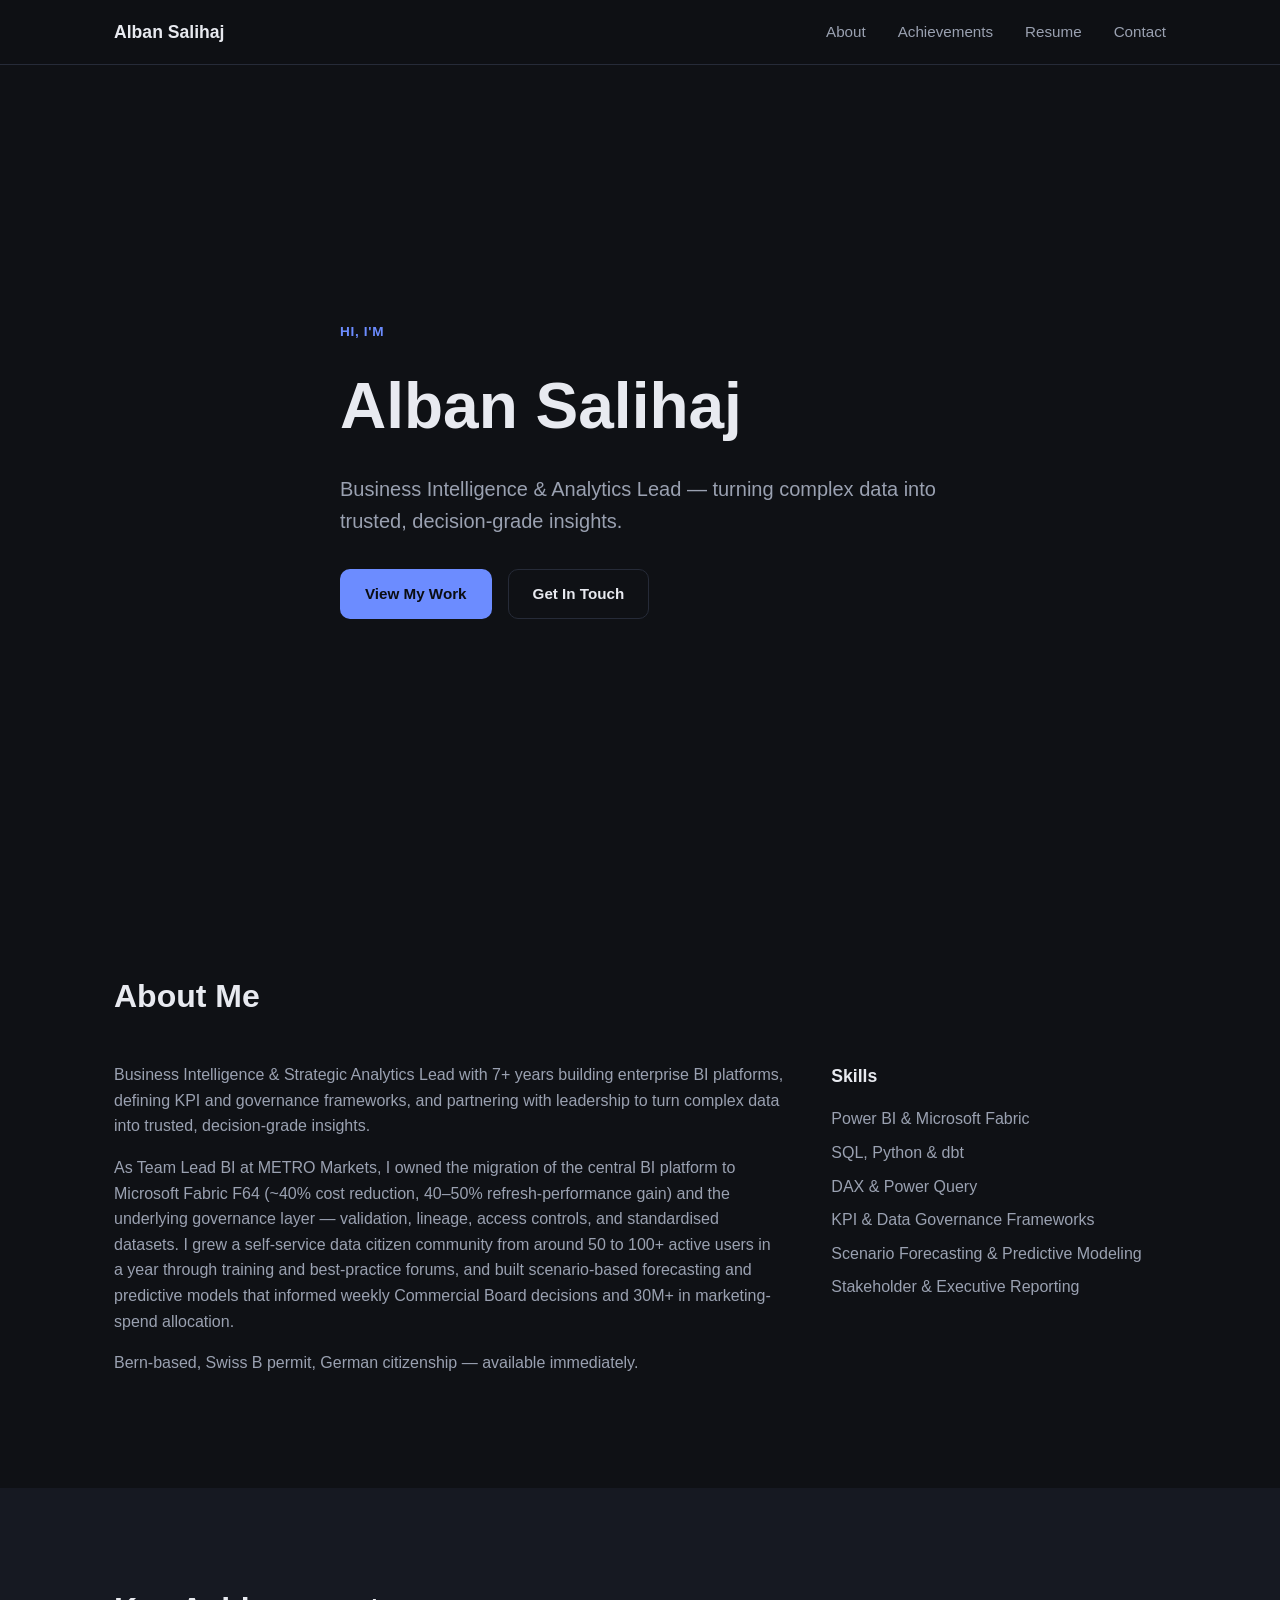
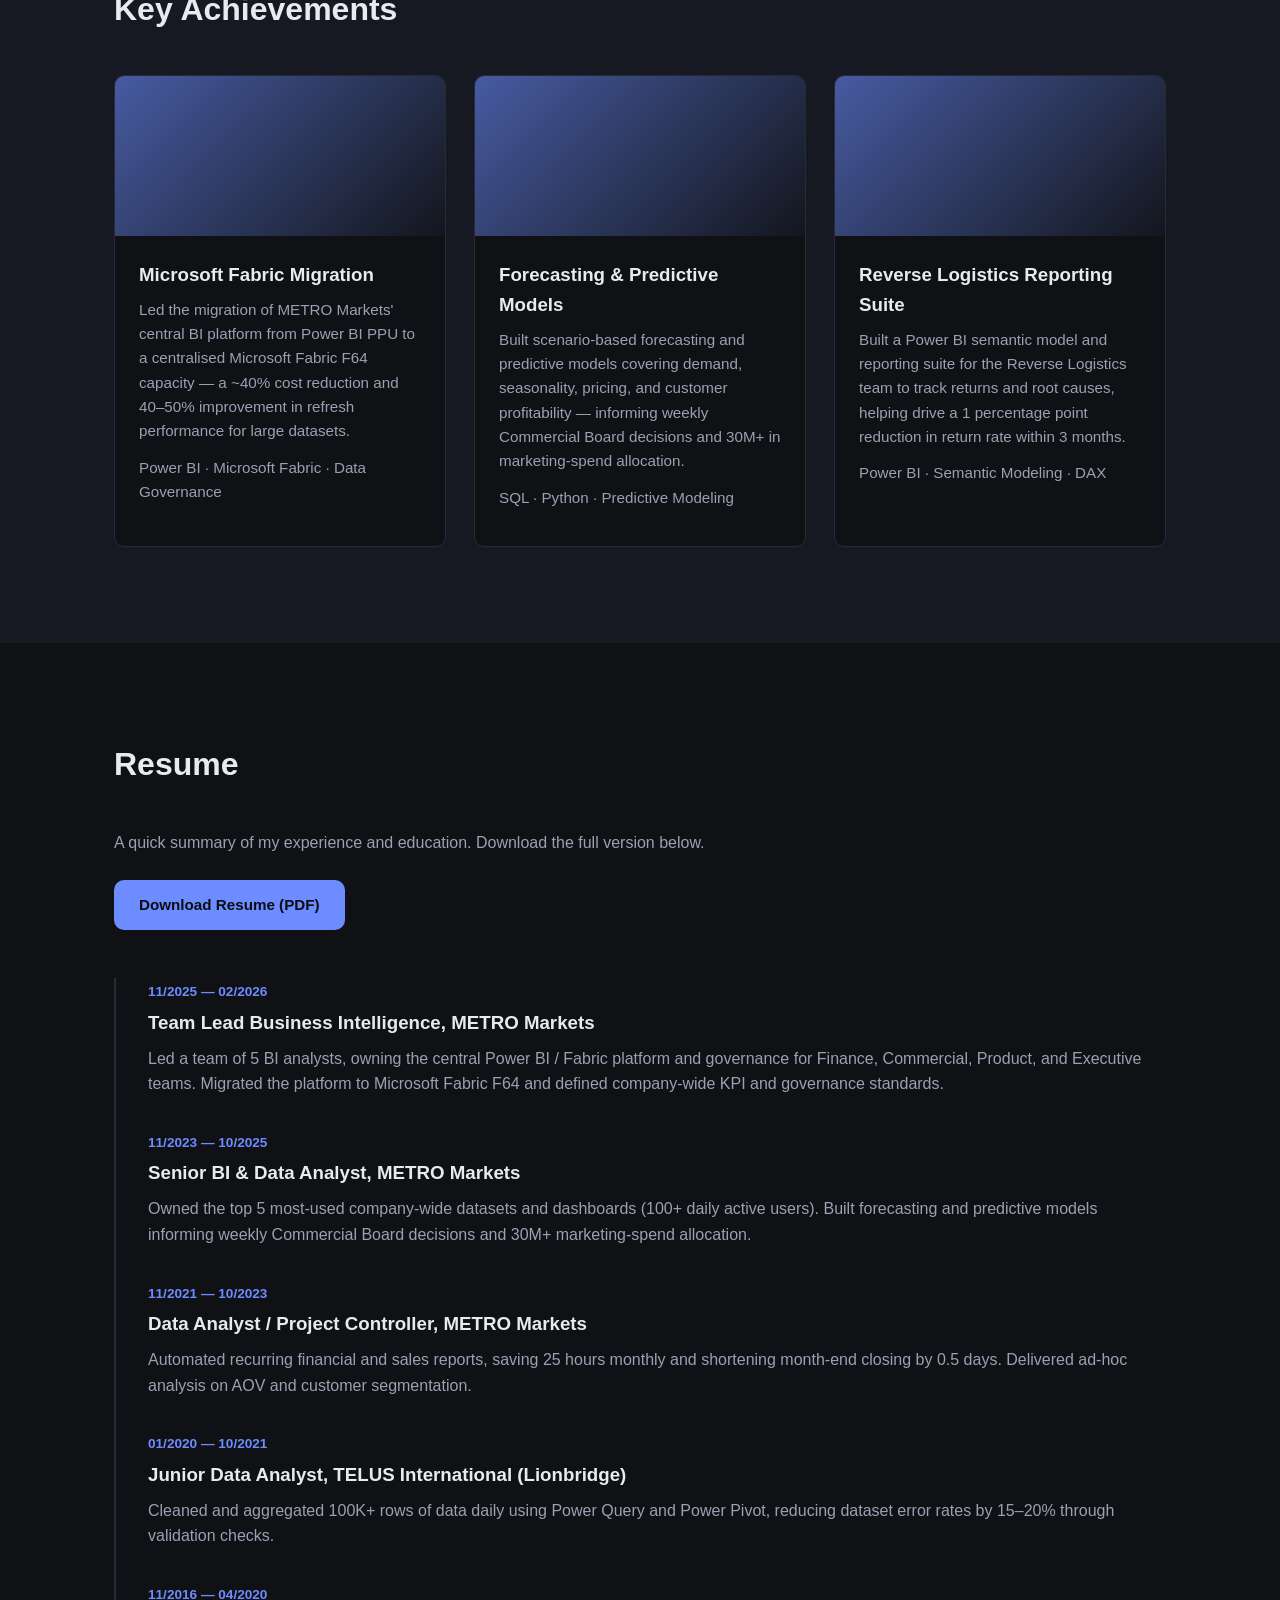
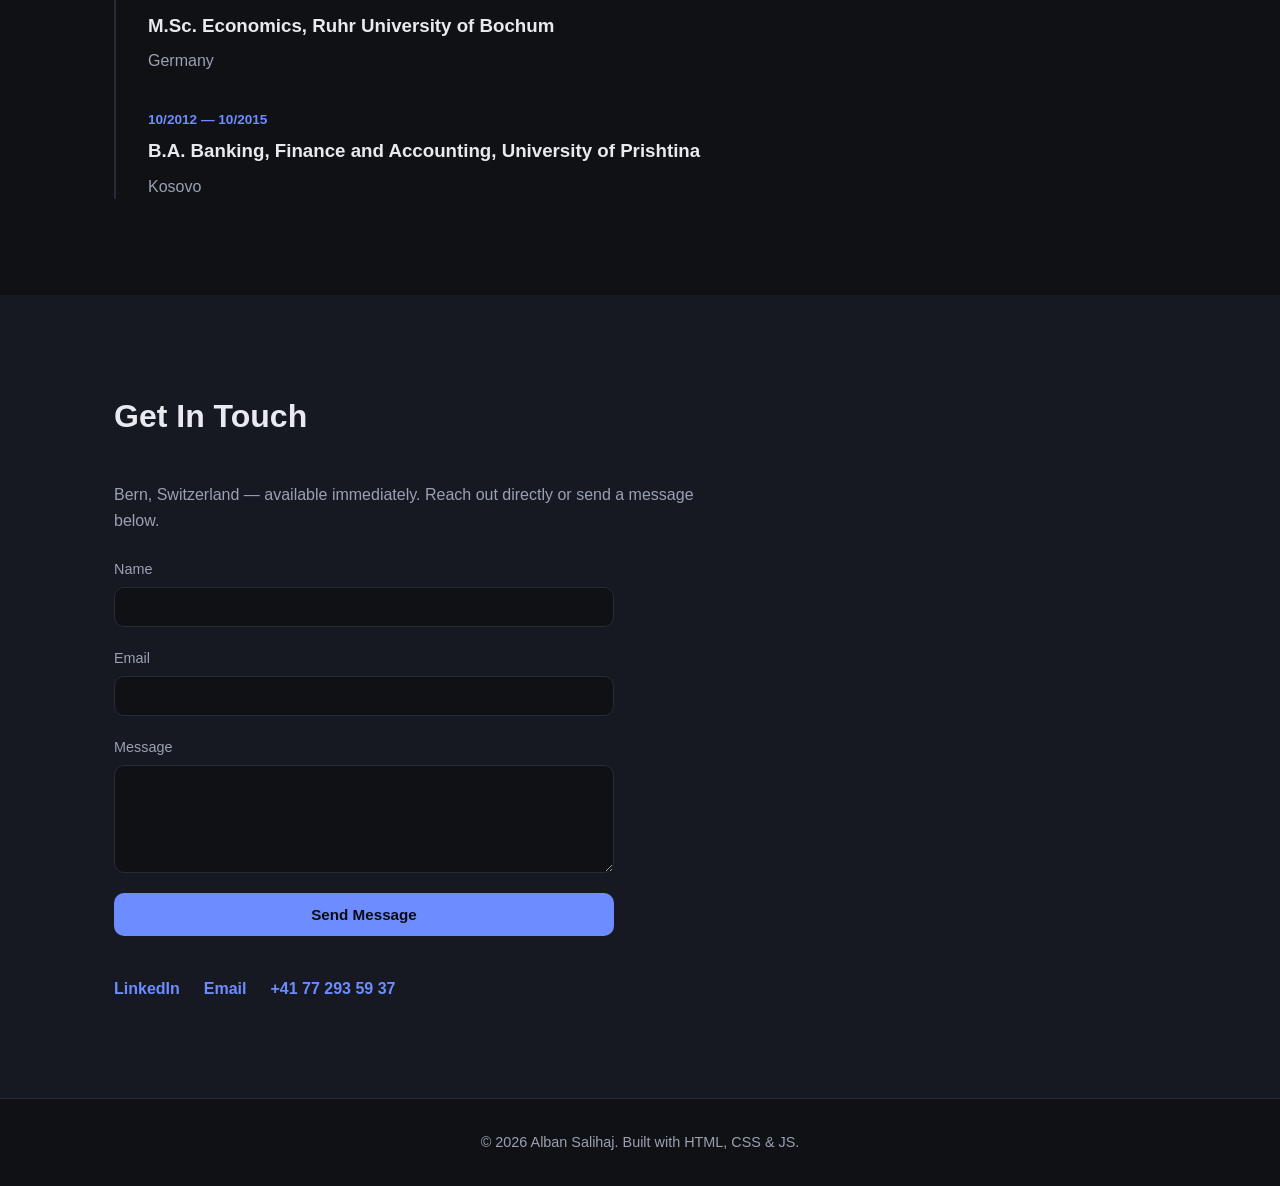
==== index.html @ 589e18a1 "Initial portfolio site Personal BI/Analytics portfolio with About, Achievements, Resume, and Contact" ====
<!DOCTYPE html>
<html lang="en">
<head>
<meta charset="UTF-8">
<meta name="viewport" content="width=device-width, initial-scale=1.0">
<title>Alban Salihaj — Business Intelligence & Analytics Lead</title>
<meta name="description" content="Alban Salihaj — Business Intelligence & Analytics Lead. Enterprise BI platforms, KPI governance, and data-driven decision support.">
<link rel="stylesheet" href="css/style.css">
<link rel="icon" href="data:,">
</head>
<body>

<header class="site-header">
  <nav class="nav container">
    <a href="#home" class="logo">Alban Salihaj</a>
    <button class="nav-toggle" aria-label="Toggle navigation" aria-expanded="false">
      <span></span><span></span><span></span>
    </button>
    <ul class="nav-links">
      <li><a href="#about">About</a></li>
      <li><a href="#projects">Achievements</a></li>
      <li><a href="#resume">Resume</a></li>
      <li><a href="#contact">Contact</a></li>
    </ul>
  </nav>
</header>

<main>

  <section id="home" class="hero">
    <div class="container hero-content">
      <p class="eyebrow">Hi, I'm</p>
      <h1>Alban Salihaj</h1>
      <p class="tagline">Business Intelligence &amp; Analytics Lead — turning complex data into trusted, decision-grade insights.</p>
      <div class="hero-actions">
        <a href="#projects" class="btn btn-primary">View My Work</a>
        <a href="#contact" class="btn btn-secondary">Get In Touch</a>
      </div>
    </div>
  </section>

  <section id="about" class="section">
    <div class="container">
      <h2 class="section-title">About Me</h2>
      <div class="about-grid">
        <div class="about-text">
          <p>
            Business Intelligence &amp; Strategic Analytics Lead with 7+ years building enterprise BI platforms,
            defining KPI and governance frameworks, and partnering with leadership to turn complex data into
            trusted, decision-grade insights.
          </p>
          <p>
            As Team Lead BI at METRO Markets, I owned the migration of the central BI platform to Microsoft
            Fabric F64 (~40% cost reduction, 40–50% refresh-performance gain) and the underlying governance
            layer — validation, lineage, access controls, and standardised datasets. I grew a self-service data
            citizen community from around 50 to 100+ active users in a year through training and best-practice
            forums, and built scenario-based forecasting and predictive models that informed weekly Commercial
            Board decisions and 30M+ in marketing-spend allocation.
          </p>
          <p>
            Bern-based, Swiss B permit, German citizenship — available immediately.
          </p>
        </div>
        <div class="about-skills">
          <h3>Skills</h3>
          <ul class="skills-list">
            <li>Power BI &amp; Microsoft Fabric</li>
            <li>SQL, Python &amp; dbt</li>
            <li>DAX &amp; Power Query</li>
            <li>KPI &amp; Data Governance Frameworks</li>
            <li>Scenario Forecasting &amp; Predictive Modeling</li>
            <li>Stakeholder &amp; Executive Reporting</li>
          </ul>
        </div>
      </div>
    </div>
  </section>

  <section id="projects" class="section section-alt">
    <div class="container">
      <h2 class="section-title">Key Achievements</h2>
      <div class="projects-grid">

        <article class="card">
          <div class="card-image" aria-hidden="true"></div>
          <div class="card-body">
            <h3>Microsoft Fabric Migration</h3>
            <p>Led the migration of METRO Markets' central BI platform from Power BI PPU to a centralised Microsoft Fabric F64 capacity — a ~40% cost reduction and 40–50% improvement in refresh performance for large datasets.</p>
            <p class="card-tags">Power BI · Microsoft Fabric · Data Governance</p>
          </div>
        </article>

        <article class="card">
          <div class="card-image" aria-hidden="true"></div>
          <div class="card-body">
            <h3>Forecasting &amp; Predictive Models</h3>
            <p>Built scenario-based forecasting and predictive models covering demand, seasonality, pricing, and customer profitability — informing weekly Commercial Board decisions and 30M+ in marketing-spend allocation.</p>
            <p class="card-tags">SQL · Python · Predictive Modeling</p>
          </div>
        </article>

        <article class="card">
          <div class="card-image" aria-hidden="true"></div>
          <div class="card-body">
            <h3>Reverse Logistics Reporting Suite</h3>
            <p>Built a Power BI semantic model and reporting suite for the Reverse Logistics team to track returns and root causes, helping drive a 1 percentage point reduction in return rate within 3 months.</p>
            <p class="card-tags">Power BI · Semantic Modeling · DAX</p>
          </div>
        </article>

      </div>
    </div>
  </section>

  <section id="resume" class="section">
    <div class="container">
      <h2 class="section-title">Resume</h2>
      <p class="resume-intro">A quick summary of my experience and education. Download the full version below.</p>

      <a class="btn btn-primary" href="assets/resume.pdf" download>Download Resume (PDF)</a>

      <div class="timeline">
        <div class="timeline-item">
          <span class="timeline-date">11/2025 — 02/2026</span>
          <h3>Team Lead Business Intelligence, METRO Markets</h3>
          <p>Led a team of 5 BI analysts, owning the central Power BI / Fabric platform and governance for Finance, Commercial, Product, and Executive teams. Migrated the platform to Microsoft Fabric F64 and defined company-wide KPI and governance standards.</p>
        </div>
        <div class="timeline-item">
          <span class="timeline-date">11/2023 — 10/2025</span>
          <h3>Senior BI &amp; Data Analyst, METRO Markets</h3>
          <p>Owned the top 5 most-used company-wide datasets and dashboards (100+ daily active users). Built forecasting and predictive models informing weekly Commercial Board decisions and 30M+ marketing-spend allocation.</p>
        </div>
        <div class="timeline-item">
          <span class="timeline-date">11/2021 — 10/2023</span>
          <h3>Data Analyst / Project Controller, METRO Markets</h3>
          <p>Automated recurring financial and sales reports, saving 25 hours monthly and shortening month-end closing by 0.5 days. Delivered ad-hoc analysis on AOV and customer segmentation.</p>
        </div>
        <div class="timeline-item">
          <span class="timeline-date">01/2020 — 10/2021</span>
          <h3>Junior Data Analyst, TELUS International (Lionbridge)</h3>
          <p>Cleaned and aggregated 100K+ rows of data daily using Power Query and Power Pivot, reducing dataset error rates by 15–20% through validation checks.</p>
        </div>
        <div class="timeline-item">
          <span class="timeline-date">11/2016 — 04/2020</span>
          <h3>M.Sc. Economics, Ruhr University of Bochum</h3>
          <p>Germany</p>
        </div>
        <div class="timeline-item">
          <span class="timeline-date">10/2012 — 10/2015</span>
          <h3>B.A. Banking, Finance and Accounting, University of Prishtina</h3>
          <p>Kosovo</p>
        </div>
      </div>
    </div>
  </section>

  <section id="contact" class="section section-alt">
    <div class="container">
      <h2 class="section-title">Get In Touch</h2>
      <p class="contact-intro">Bern, Switzerland — available immediately. Reach out directly or send a message below.</p>

      <form class="contact-form" action="https://formspree.io/f/your-form-id" method="POST">
        <div class="form-row">
          <label for="name">Name</label>
          <input type="text" id="name" name="name" required>
        </div>
        <div class="form-row">
          <label for="email">Email</label>
          <input type="email" id="email" name="email" required>
        </div>
        <div class="form-row">
          <label for="message">Message</label>
          <textarea id="message" name="message" rows="5" required></textarea>
        </div>
        <button type="submit" class="btn btn-primary">Send Message</button>
      </form>

      <div class="social-links">
        <a href="https://linkedin.com/in/salihajalban" target="_blank" rel="noopener">LinkedIn</a>
        <a href="mailto:salihajalban@gmail.com">Email</a>
        <a href="tel:+41772935937">+41 77 293 59 37</a>
      </div>
    </div>
  </section>

</main>

<footer class="site-footer">
  <div class="container">
    <p>&copy; <span id="year"></span> Alban Salihaj. Built with HTML, CSS &amp; JS.</p>
  </div>
</footer>

<script src="js/main.js"></script>
</body>
</html>
---- css/style.css ----
:root {
  --bg: #0f1115;
  --bg-alt: #161922;
  --text: #e8eaf0;
  --text-muted: #9aa1b1;
  --primary: #6c8cff;
  --primary-hover: #8aa4ff;
  --border: #262b38;
  --max-width: 1100px;
  --radius: 10px;
}

* {
  box-sizing: border-box;
  margin: 0;
  padding: 0;
}

html {
  scroll-behavior: smooth;
}

body {
  font-family: -apple-system, BlinkMacSystemFont, "Segoe UI", Roboto, Helvetica, Arial, sans-serif;
  background: var(--bg);
  color: var(--text);
  line-height: 1.6;
}

.container {
  max-width: var(--max-width);
  margin: 0 auto;
  padding: 0 1.5rem;
}

a {
  color: var(--primary);
  text-decoration: none;
}

a:hover {
  color: var(--primary-hover);
}

img {
  max-width: 100%;
  display: block;
}

/* Header / Nav */
.site-header {
  position: sticky;
  top: 0;
  z-index: 100;
  background: rgba(15, 17, 21, 0.85);
  backdrop-filter: blur(8px);
  border-bottom: 1px solid var(--border);
}

.nav {
  display: flex;
  align-items: center;
  justify-content: space-between;
  height: 64px;
}

.logo {
  font-weight: 700;
  font-size: 1.1rem;
  color: var(--text);
}

.nav-links {
  display: flex;
  gap: 2rem;
  list-style: none;
}

.nav-links a {
  color: var(--text-muted);
  font-weight: 500;
  font-size: 0.95rem;
}

.nav-links a:hover,
.nav-links a.active {
  color: var(--text);
}

.nav-toggle {
  display: none;
  flex-direction: column;
  justify-content: space-between;
  width: 24px;
  height: 18px;
  background: none;
  border: none;
  cursor: pointer;
  padding: 0;
}

.nav-toggle span {
  display: block;
  height: 2px;
  width: 100%;
  background: var(--text);
  border-radius: 2px;
}

/* Hero */
.hero {
  min-height: 90vh;
  display: flex;
  align-items: center;
}

.eyebrow {
  color: var(--primary);
  font-weight: 600;
  letter-spacing: 0.05em;
  text-transform: uppercase;
  font-size: 0.85rem;
  margin-bottom: 0.75rem;
}

.hero h1 {
  font-size: clamp(2.5rem, 6vw, 4rem);
  font-weight: 800;
  margin-bottom: 1rem;
}

.tagline {
  font-size: 1.25rem;
  color: var(--text-muted);
  max-width: 600px;
  margin-bottom: 2rem;
}

.hero-actions {
  display: flex;
  gap: 1rem;
  flex-wrap: wrap;
}

/* Buttons */
.btn {
  display: inline-block;
  padding: 0.75rem 1.5rem;
  border-radius: var(--radius);
  font-weight: 600;
  font-size: 0.95rem;
  border: 1px solid transparent;
  cursor: pointer;
}

.btn-primary {
  background: var(--primary);
  color: #0b0d12;
}

.btn-primary:hover {
  background: var(--primary-hover);
  color: #0b0d12;
}

.btn-secondary {
  background: transparent;
  border-color: var(--border);
  color: var(--text);
}

.btn-secondary:hover {
  border-color: var(--primary);
  color: var(--primary);
}

/* Sections */
.section {
  padding: 6rem 0;
}

.section-alt {
  background: var(--bg-alt);
}

.section-title {
  font-size: 2rem;
  font-weight: 700;
  margin-bottom: 2.5rem;
}

/* About */
.about-grid {
  display: grid;
  grid-template-columns: 2fr 1fr;
  gap: 3rem;
}

.about-text p {
  color: var(--text-muted);
  margin-bottom: 1rem;
}

.about-skills h3 {
  margin-bottom: 1rem;
  font-size: 1.1rem;
}

.skills-list {
  list-style: none;
  display: flex;
  flex-direction: column;
  gap: 0.5rem;
  color: var(--text-muted);
}

/* Projects */
.projects-grid {
  display: grid;
  grid-template-columns: repeat(auto-fit, minmax(280px, 1fr));
  gap: 1.75rem;
}

.card {
  background: var(--bg);
  border: 1px solid var(--border);
  border-radius: var(--radius);
  overflow: hidden;
  transition: transform 0.2s ease, border-color 0.2s ease;
}

.card:hover {
  transform: translateY(-4px);
  border-color: var(--primary);
}

.card-image {
  height: 160px;
  background: linear-gradient(135deg, var(--primary) 0%, var(--bg-alt) 100%);
  opacity: 0.6;
}

.card-body {
  padding: 1.5rem;
}

.card-body h3 {
  margin-bottom: 0.5rem;
}

.card-body p {
  color: var(--text-muted);
  font-size: 0.95rem;
  margin-bottom: 0.75rem;
}

.card-tags {
  font-size: 0.8rem;
  color: var(--primary);
}

.card-links {
  display: flex;
  gap: 1rem;
  margin-top: 1rem;
  font-size: 0.9rem;
  font-weight: 600;
}

/* Resume */
.resume-intro,
.contact-intro {
  color: var(--text-muted);
  max-width: 600px;
  margin-bottom: 1.5rem;
}

.timeline {
  margin-top: 3rem;
  border-left: 2px solid var(--border);
  padding-left: 2rem;
  display: flex;
  flex-direction: column;
  gap: 2rem;
}

.timeline-item h3 {
  margin: 0.25rem 0 0.5rem;
}

.timeline-item p {
  color: var(--text-muted);
}

.timeline-date {
  color: var(--primary);
  font-size: 0.85rem;
  font-weight: 600;
}

/* Contact */
.contact-form {
  max-width: 500px;
  display: flex;
  flex-direction: column;
  gap: 1.25rem;
  margin-bottom: 2.5rem;
}

.form-row {
  display: flex;
  flex-direction: column;
  gap: 0.4rem;
}

.form-row label {
  font-size: 0.9rem;
  color: var(--text-muted);
}

.form-row input,
.form-row textarea {
  background: var(--bg);
  border: 1px solid var(--border);
  border-radius: var(--radius);
  padding: 0.65rem 0.85rem;
  color: var(--text);
  font-family: inherit;
  font-size: 0.95rem;
}

.form-row input:focus,
.form-row textarea:focus {
  outline: none;
  border-color: var(--primary);
}

.social-links {
  display: flex;
  gap: 1.5rem;
  font-weight: 600;
}

/* Footer */
.site-footer {
  border-top: 1px solid var(--border);
  padding: 2rem 0;
  text-align: center;
  color: var(--text-muted);
  font-size: 0.9rem;
}

/* Scroll reveal */
.reveal {
  opacity: 0;
  transform: translateY(20px);
  transition: opacity 0.6s ease, transform 0.6s ease;
}

.reveal.visible {
  opacity: 1;
  transform: translateY(0);
}

/* Responsive */
@media (max-width: 768px) {
  .nav-toggle {
    display: flex;
  }

  .nav-links {
    position: absolute;
    top: 64px;
    left: 0;
    right: 0;
    background: var(--bg);
    border-bottom: 1px solid var(--border);
    flex-direction: column;
    padding: 1.5rem;
    gap: 1.25rem;
    display: none;
  }

  .nav-links.open {
    display: flex;
  }

  .about-grid {
    grid-template-columns: 1fr;
  }
}
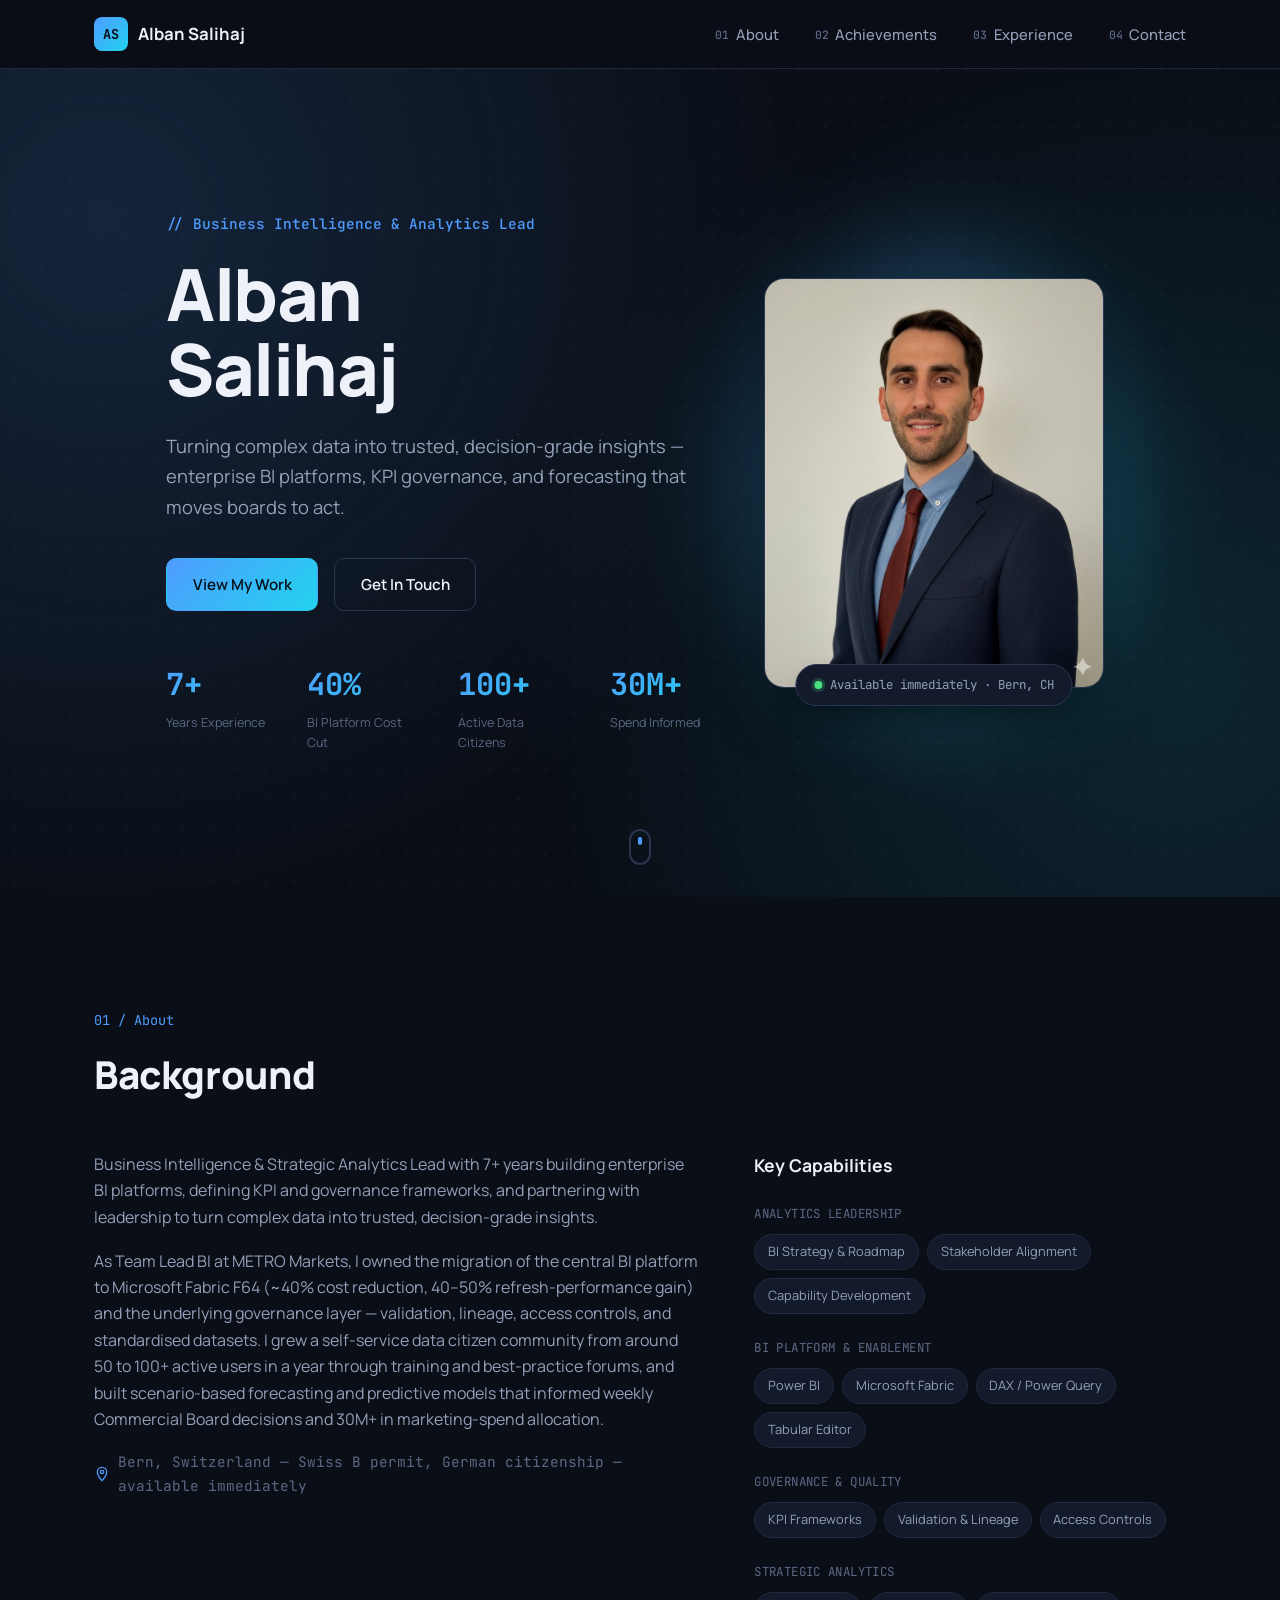
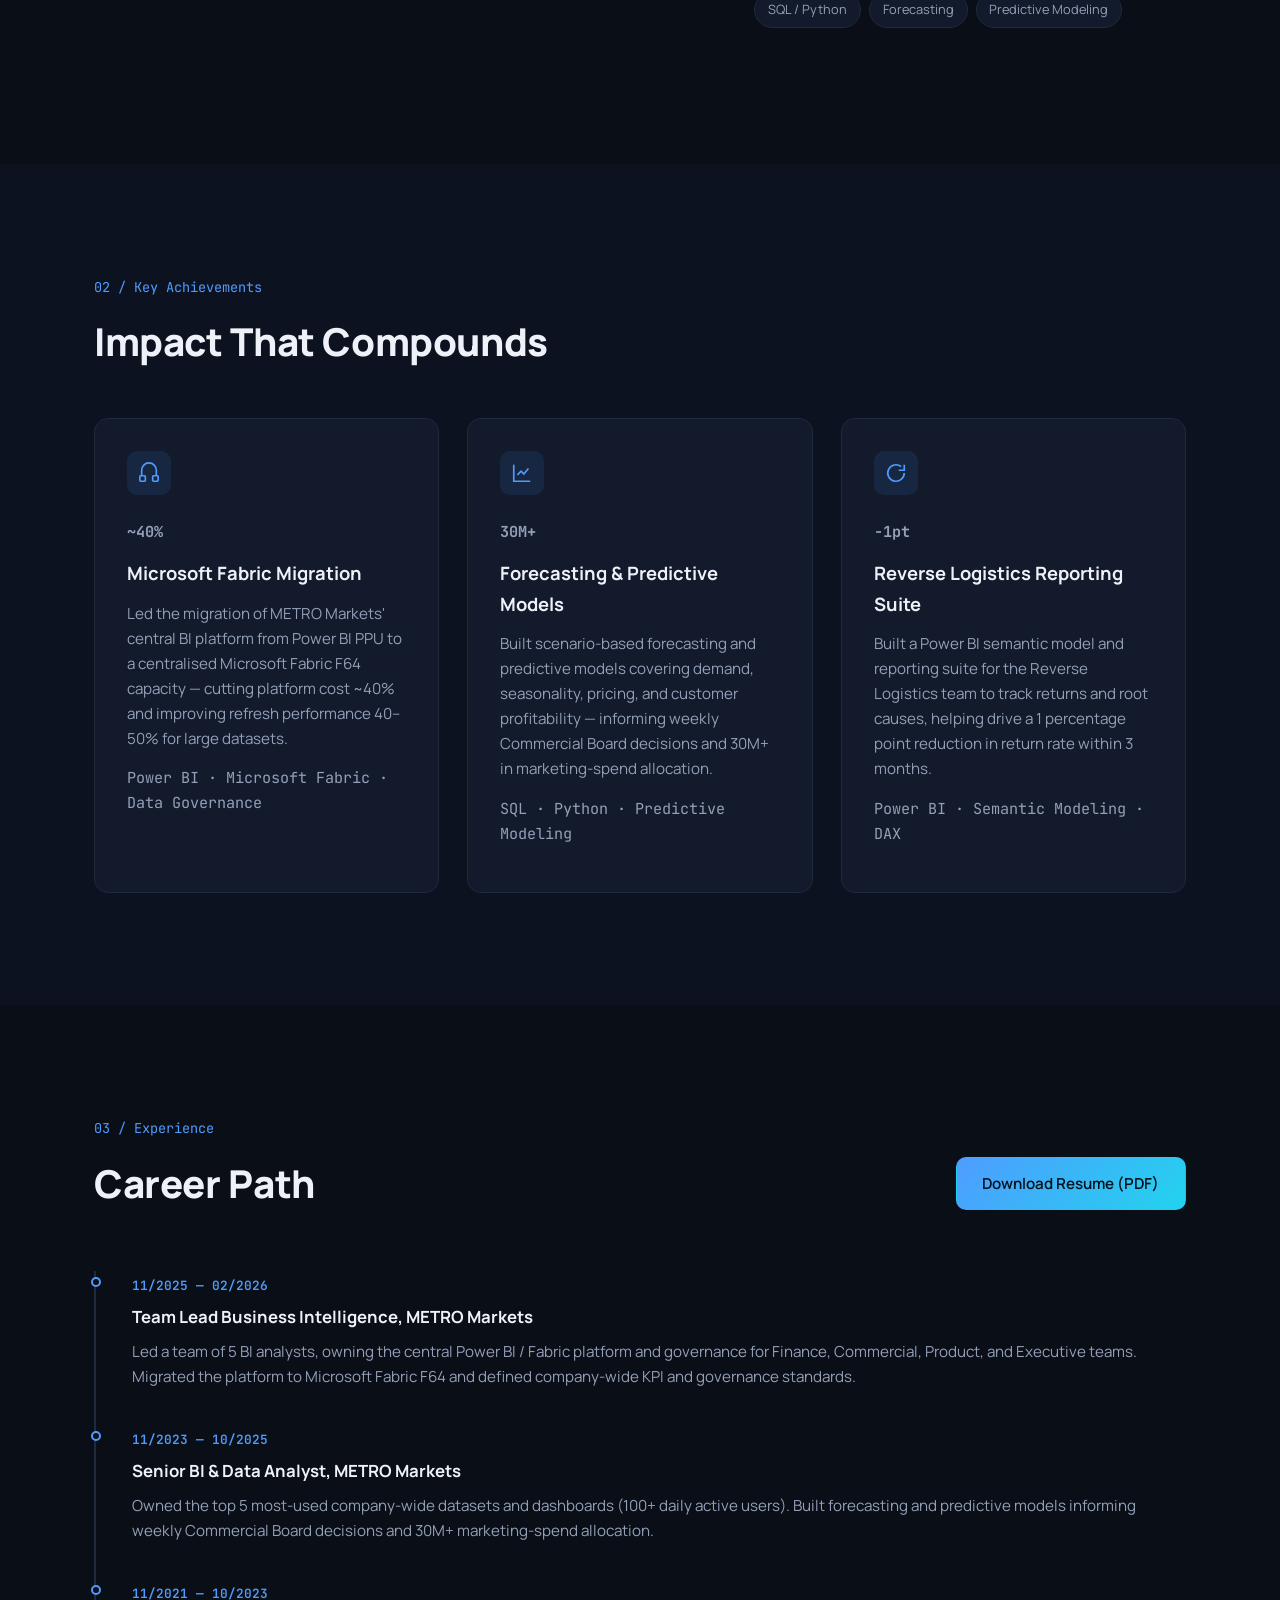
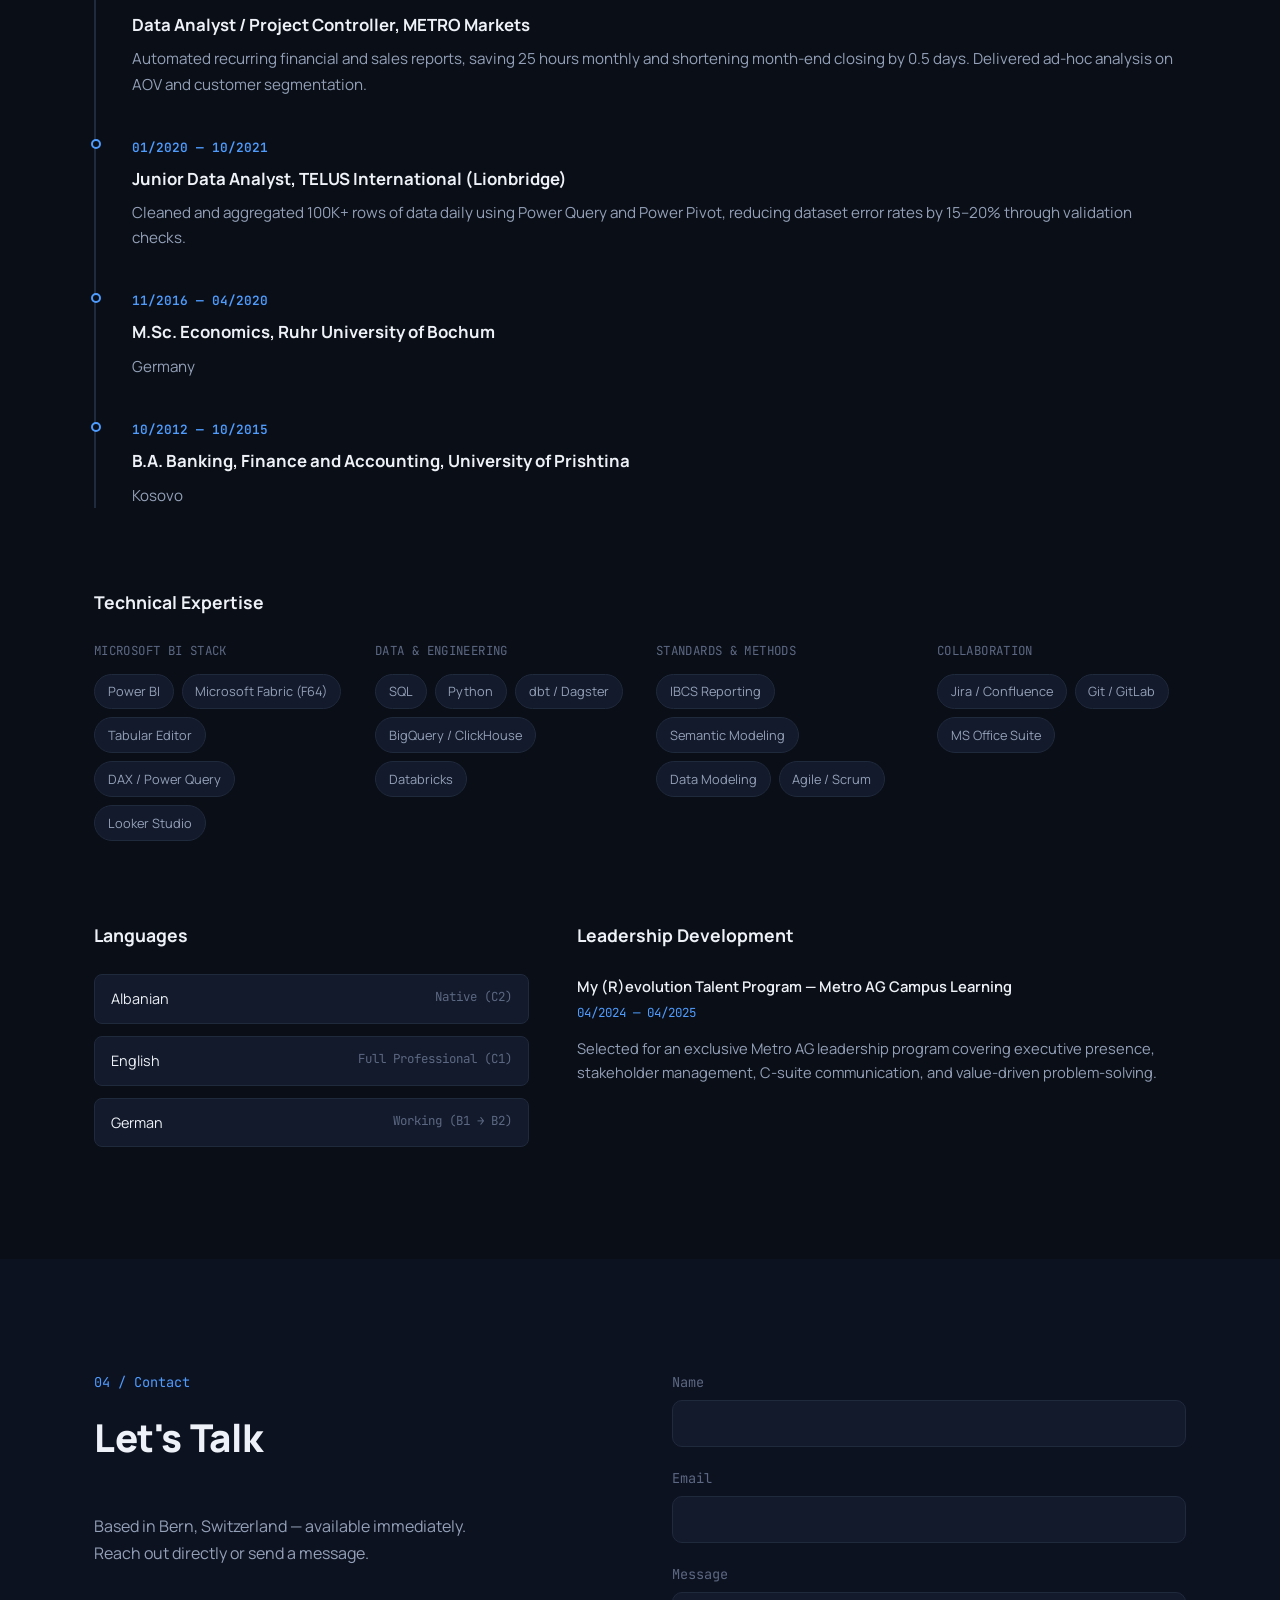
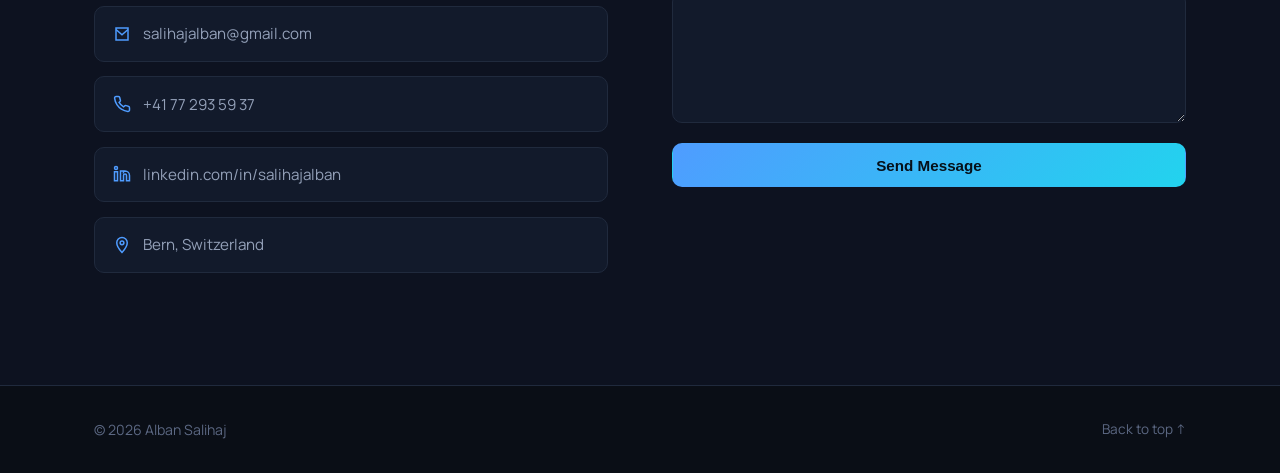
==== commit 399d2ee5: "Redesign with data-driven visual identity Dark theme with monospace accents, animated hero stats, ph" ====
--- a/index.html
+++ b/index.html
@@ -5,22 +5,30 @@
 <meta name="viewport" content="width=device-width, initial-scale=1.0">
 <title>Alban Salihaj — Business Intelligence & Analytics Lead</title>
 <meta name="description" content="Alban Salihaj — Business Intelligence & Analytics Lead. Enterprise BI platforms, KPI governance, and data-driven decision support.">
+<link rel="preconnect" href="https://fonts.googleapis.com">
+<link rel="preconnect" href="https://fonts.gstatic.com" crossorigin>
+<link href="https://fonts.googleapis.com/css2?family=Manrope:wght@400;500;600;700;800&family=JetBrains+Mono:wght@400;500;600&display=swap" rel="stylesheet">
 <link rel="stylesheet" href="css/style.css">
-<link rel="icon" href="data:,">
+<link rel="icon" href="data:image/svg+xml,%3Csvg xmlns='http://www.w3.org/2000/svg' viewBox='0 0 100 100'%3E%3Crect width='100' height='100' rx='20' fill='%230a0e16'/%3E%3Ctext x='50' y='68' font-size='52' font-family='monospace' font-weight='700' fill='%234f9cff' text-anchor='middle'%3EAS%3C/text%3E%3C/svg%3E">
 </head>
 <body>
 
+<div class="scroll-progress" aria-hidden="true"></div>
+
 <header class="site-header">
   <nav class="nav container">
-    <a href="#home" class="logo">Alban Salihaj</a>
+    <a href="#home" class="logo">
+      <span class="logo-mark">AS</span>
+      <span class="logo-text">Alban Salihaj</span>
+    </a>
     <button class="nav-toggle" aria-label="Toggle navigation" aria-expanded="false">
       <span></span><span></span><span></span>
     </button>
     <ul class="nav-links">
-      <li><a href="#about">About</a></li>
-      <li><a href="#projects">Achievements</a></li>
-      <li><a href="#resume">Resume</a></li>
-      <li><a href="#contact">Contact</a></li>
+      <li><a href="#about"><span class="nav-num">01</span>About</a></li>
+      <li><a href="#projects"><span class="nav-num">02</span>Achievements</a></li>
+      <li><a href="#resume"><span class="nav-num">03</span>Experience</a></li>
+      <li><a href="#contact"><span class="nav-num">04</span>Contact</a></li>
     </ul>
   </nav>
 </header>
@@ -28,20 +36,62 @@
 <main>
 
   <section id="home" class="hero">
-    <div class="container hero-content">
-      <p class="eyebrow">Hi, I'm</p>
-      <h1>Alban Salihaj</h1>
-      <p class="tagline">Business Intelligence &amp; Analytics Lead — turning complex data into trusted, decision-grade insights.</p>
-      <div class="hero-actions">
-        <a href="#projects" class="btn btn-primary">View My Work</a>
-        <a href="#contact" class="btn btn-secondary">Get In Touch</a>
-      </div>
-    </div>
+    <div class="hero-bg" aria-hidden="true"></div>
+    <div class="container hero-grid">
+      <div class="hero-content">
+        <p class="eyebrow">// Business Intelligence &amp; Analytics Lead</p>
+        <h1>Alban<br>Salihaj</h1>
+        <p class="tagline">
+          Turning complex data into trusted, decision-grade insights —
+          enterprise BI platforms, KPI governance, and forecasting that moves boards to act.
+        </p>
+        <div class="hero-actions">
+          <a href="#projects" class="btn btn-primary">View My Work</a>
+          <a href="#contact" class="btn btn-secondary">Get In Touch</a>
+        </div>
+
+        <dl class="stat-row" id="stat-row">
+          <div class="stat">
+            <dt class="stat-number" data-target="7" data-suffix="+">0</dt>
+            <dd class="stat-label">Years Experience</dd>
+          </div>
+          <div class="stat">
+            <dt class="stat-number" data-target="40" data-suffix="%">0</dt>
+            <dd class="stat-label">BI Platform Cost Cut</dd>
+          </div>
+          <div class="stat">
+            <dt class="stat-number" data-target="100" data-suffix="+">0</dt>
+            <dd class="stat-label">Active Data Citizens</dd>
+          </div>
+          <div class="stat">
+            <dt class="stat-number" data-target="30" data-suffix="M+">0</dt>
+            <dd class="stat-label">Spend Informed</dd>
+          </div>
+        </dl>
+      </div>
+
+      <div class="hero-photo-wrap">
+        <div class="hero-photo-glow" aria-hidden="true"></div>
+        <div class="hero-photo-frame">
+          <img src="assets/profile.jpg" alt="Portrait of Alban Salihaj" width="800" height="966">
+        </div>
+        <div class="hero-badge">
+          <span class="badge-dot"></span>
+          Available immediately · Bern, CH
+        </div>
+      </div>
+    </div>
+
+    <a href="#about" class="scroll-cue" aria-label="Scroll to About section">
+      <span></span>
+    </a>
   </section>
 
   <section id="about" class="section">
     <div class="container">
-      <h2 class="section-title">About Me</h2>
+      <p class="section-num">01 / About</p>
+      <h2 class="section-title">Background</h2>
+
       <div class="about-grid">
         <div class="about-text">
           <p>
@@ -57,20 +107,51 @@
             forums, and built scenario-based forecasting and predictive models that informed weekly Commercial
             Board decisions and 30M+ in marketing-spend allocation.
           </p>
-          <p>
-            Bern-based, Swiss B permit, German citizenship — available immediately.
+          <p class="location-line">
+            <svg viewBox="0 0 24 24" width="16" height="16" fill="none" stroke="currentColor" stroke-width="2"><path d="M12 22s7-7.58 7-13A7 7 0 0 0 5 9c0 5.42 7 13 7 13z"/><circle cx="12" cy="9" r="2.5"/></svg>
+            Bern, Switzerland — Swiss B permit, German citizenship — available immediately
           </p>
         </div>
+
         <div class="about-skills">
-          <h3>Skills</h3>
-          <ul class="skills-list">
-            <li>Power BI &amp; Microsoft Fabric</li>
-            <li>SQL, Python &amp; dbt</li>
-            <li>DAX &amp; Power Query</li>
-            <li>KPI &amp; Data Governance Frameworks</li>
-            <li>Scenario Forecasting &amp; Predictive Modeling</li>
-            <li>Stakeholder &amp; Executive Reporting</li>
-          </ul>
+          <h3>Key Capabilities</h3>
+
+          <div class="skill-group">
+            <p class="skill-group-title">Analytics Leadership</p>
+            <div class="pill-row">
+              <span class="pill">BI Strategy &amp; Roadmap</span>
+              <span class="pill">Stakeholder Alignment</span>
+              <span class="pill">Capability Development</span>
+            </div>
+          </div>
+
+          <div class="skill-group">
+            <p class="skill-group-title">BI Platform &amp; Enablement</p>
+            <div class="pill-row">
+              <span class="pill">Power BI</span>
+              <span class="pill">Microsoft Fabric</span>
+              <span class="pill">DAX / Power Query</span>
+              <span class="pill">Tabular Editor</span>
+            </div>
+          </div>
+
+          <div class="skill-group">
+            <p class="skill-group-title">Governance &amp; Quality</p>
+            <div class="pill-row">
+              <span class="pill">KPI Frameworks</span>
+              <span class="pill">Validation &amp; Lineage</span>
+              <span class="pill">Access Controls</span>
+            </div>
+          </div>
+
+          <div class="skill-group">
+            <p class="skill-group-title">Strategic Analytics</p>
+            <div class="pill-row">
+              <span class="pill">SQL / Python</span>
+              <span class="pill">Forecasting</span>
+              <span class="pill">Predictive Modeling</span>
+            </div>
+          </div>
         </div>
       </div>
     </div>
@@ -78,34 +159,39 @@
 
   <section id="projects" class="section section-alt">
     <div class="container">
-      <h2 class="section-title">Key Achievements</h2>
+      <p class="section-num">02 / Key Achievements</p>
+      <h2 class="section-title">Impact That Compounds</h2>
+
       <div class="projects-grid">
 
         <article class="card">
-          <div class="card-image" aria-hidden="true"></div>
-          <div class="card-body">
-            <h3>Microsoft Fabric Migration</h3>
-            <p>Led the migration of METRO Markets' central BI platform from Power BI PPU to a centralised Microsoft Fabric F64 capacity — a ~40% cost reduction and 40–50% improvement in refresh performance for large datasets.</p>
-            <p class="card-tags">Power BI · Microsoft Fabric · Data Governance</p>
-          </div>
+          <div class="card-icon">
+            <svg viewBox="0 0 24 24" width="22" height="22" fill="none" stroke="currentColor" stroke-width="1.8"><path d="M4 15V9a8 8 0 0 1 16 0v6"/><rect x="2" y="15" width="6" height="6" rx="1"/><rect x="16" y="15" width="6" height="6" rx="1"/></svg>
+          </div>
+          <p class="card-metric">~40%</p>
+          <h3>Microsoft Fabric Migration</h3>
+          <p>Led the migration of METRO Markets' central BI platform from Power BI PPU to a centralised Microsoft Fabric F64 capacity — cutting platform cost ~40% and improving refresh performance 40–50% for large datasets.</p>
+          <p class="card-tags">Power BI · Microsoft Fabric · Data Governance</p>
         </article>
 
         <article class="card">
-          <div class="card-image" aria-hidden="true"></div>
-          <div class="card-body">
-            <h3>Forecasting &amp; Predictive Models</h3>
-            <p>Built scenario-based forecasting and predictive models covering demand, seasonality, pricing, and customer profitability — informing weekly Commercial Board decisions and 30M+ in marketing-spend allocation.</p>
-            <p class="card-tags">SQL · Python · Predictive Modeling</p>
-          </div>
+          <div class="card-icon">
+            <svg viewBox="0 0 24 24" width="22" height="22" fill="none" stroke="currentColor" stroke-width="1.8"><path d="M3 3v18h18"/><path d="M7 14l4-4 3 3 5-6"/></svg>
+          </div>
+          <p class="card-metric">30M+</p>
+          <h3>Forecasting &amp; Predictive Models</h3>
+          <p>Built scenario-based forecasting and predictive models covering demand, seasonality, pricing, and customer profitability — informing weekly Commercial Board decisions and 30M+ in marketing-spend allocation.</p>
+          <p class="card-tags">SQL · Python · Predictive Modeling</p>
         </article>
 
         <article class="card">
-          <div class="card-image" aria-hidden="true"></div>
-          <div class="card-body">
-            <h3>Reverse Logistics Reporting Suite</h3>
-            <p>Built a Power BI semantic model and reporting suite for the Reverse Logistics team to track returns and root causes, helping drive a 1 percentage point reduction in return rate within 3 months.</p>
-            <p class="card-tags">Power BI · Semantic Modeling · DAX</p>
-          </div>
+          <div class="card-icon">
+            <svg viewBox="0 0 24 24" width="22" height="22" fill="none" stroke="currentColor" stroke-width="1.8"><path d="M21 12a9 9 0 1 1-3.5-7.1"/><path d="M21 3v6h-6"/></svg>
+          </div>
+          <p class="card-metric">-1pt</p>
+          <h3>Reverse Logistics Reporting Suite</h3>
+          <p>Built a Power BI semantic model and reporting suite for the Reverse Logistics team to track returns and root causes, helping drive a 1 percentage point reduction in return rate within 3 months.</p>
+          <p class="card-tags">Power BI · Semantic Modeling · DAX</p>
         </article>
 
       </div>
@@ -114,50 +200,139 @@
 
   <section id="resume" class="section">
     <div class="container">
-      <h2 class="section-title">Resume</h2>
-      <p class="resume-intro">A quick summary of my experience and education. Download the full version below.</p>
-
-      <a class="btn btn-primary" href="assets/resume.pdf" download>Download Resume (PDF)</a>
+      <p class="section-num">03 / Experience</p>
+      <div class="resume-head">
+        <h2 class="section-title">Career Path</h2>
+        <a class="btn btn-primary" href="assets/resume.pdf" download>Download Resume (PDF)</a>
+      </div>
 
       <div class="timeline">
         <div class="timeline-item">
+          <span class="timeline-dot"></span>
           <span class="timeline-date">11/2025 — 02/2026</span>
           <h3>Team Lead Business Intelligence, METRO Markets</h3>
           <p>Led a team of 5 BI analysts, owning the central Power BI / Fabric platform and governance for Finance, Commercial, Product, and Executive teams. Migrated the platform to Microsoft Fabric F64 and defined company-wide KPI and governance standards.</p>
         </div>
         <div class="timeline-item">
+          <span class="timeline-dot"></span>
           <span class="timeline-date">11/2023 — 10/2025</span>
           <h3>Senior BI &amp; Data Analyst, METRO Markets</h3>
           <p>Owned the top 5 most-used company-wide datasets and dashboards (100+ daily active users). Built forecasting and predictive models informing weekly Commercial Board decisions and 30M+ marketing-spend allocation.</p>
         </div>
         <div class="timeline-item">
+          <span class="timeline-dot"></span>
           <span class="timeline-date">11/2021 — 10/2023</span>
           <h3>Data Analyst / Project Controller, METRO Markets</h3>
           <p>Automated recurring financial and sales reports, saving 25 hours monthly and shortening month-end closing by 0.5 days. Delivered ad-hoc analysis on AOV and customer segmentation.</p>
         </div>
         <div class="timeline-item">
+          <span class="timeline-dot"></span>
           <span class="timeline-date">01/2020 — 10/2021</span>
           <h3>Junior Data Analyst, TELUS International (Lionbridge)</h3>
           <p>Cleaned and aggregated 100K+ rows of data daily using Power Query and Power Pivot, reducing dataset error rates by 15–20% through validation checks.</p>
         </div>
         <div class="timeline-item">
+          <span class="timeline-dot"></span>
           <span class="timeline-date">11/2016 — 04/2020</span>
           <h3>M.Sc. Economics, Ruhr University of Bochum</h3>
           <p>Germany</p>
         </div>
         <div class="timeline-item">
+          <span class="timeline-dot"></span>
           <span class="timeline-date">10/2012 — 10/2015</span>
           <h3>B.A. Banking, Finance and Accounting, University of Prishtina</h3>
           <p>Kosovo</p>
         </div>
       </div>
+
+      <div class="expertise-block">
+        <h3>Technical Expertise</h3>
+        <div class="expertise-grid">
+          <div class="expertise-col">
+            <p class="expertise-title">Microsoft BI Stack</p>
+            <div class="pill-row">
+              <span class="pill">Power BI</span>
+              <span class="pill">Microsoft Fabric (F64)</span>
+              <span class="pill">Tabular Editor</span>
+              <span class="pill">DAX / Power Query</span>
+              <span class="pill">Looker Studio</span>
+            </div>
+          </div>
+          <div class="expertise-col">
+            <p class="expertise-title">Data &amp; Engineering</p>
+            <div class="pill-row">
+              <span class="pill">SQL</span>
+              <span class="pill">Python</span>
+              <span class="pill">dbt / Dagster</span>
+              <span class="pill">BigQuery / ClickHouse</span>
+              <span class="pill">Databricks</span>
+            </div>
+          </div>
+          <div class="expertise-col">
+            <p class="expertise-title">Standards &amp; Methods</p>
+            <div class="pill-row">
+              <span class="pill">IBCS Reporting</span>
+              <span class="pill">Semantic Modeling</span>
+              <span class="pill">Data Modeling</span>
+              <span class="pill">Agile / Scrum</span>
+            </div>
+          </div>
+          <div class="expertise-col">
+            <p class="expertise-title">Collaboration</p>
+            <div class="pill-row">
+              <span class="pill">Jira / Confluence</span>
+              <span class="pill">Git / GitLab</span>
+              <span class="pill">MS Office Suite</span>
+            </div>
+          </div>
+        </div>
+      </div>
+
+      <div class="lang-lead-grid">
+        <div class="lang-block">
+          <h3>Languages</h3>
+          <div class="lang-list">
+            <div class="lang-item"><span>Albanian</span><span class="lang-level">Native (C2)</span></div>
+            <div class="lang-item"><span>English</span><span class="lang-level">Full Professional (C1)</span></div>
+            <div class="lang-item"><span>German</span><span class="lang-level">Working (B1 → B2)</span></div>
+          </div>
+        </div>
+        <div class="lead-block">
+          <h3>Leadership Development</h3>
+          <p class="lead-item-title">My (R)evolution Talent Program — Metro AG Campus Learning</p>
+          <p class="lead-item-date">04/2024 — 04/2025</p>
+          <p>Selected for an exclusive Metro AG leadership program covering executive presence, stakeholder management, C-suite communication, and value-driven problem-solving.</p>
+        </div>
+      </div>
     </div>
   </section>
 
   <section id="contact" class="section section-alt">
-    <div class="container">
-      <h2 class="section-title">Get In Touch</h2>
-      <p class="contact-intro">Bern, Switzerland — available immediately. Reach out directly or send a message below.</p>
+    <div class="container contact-grid">
+      <div class="contact-intro-col">
+        <p class="section-num">04 / Contact</p>
+        <h2 class="section-title">Let's Talk</h2>
+        <p class="contact-intro">Based in Bern, Switzerland — available immediately. Reach out directly or send a message.</p>
+
+        <div class="contact-list">
+          <a class="contact-item" href="mailto:salihajalban@gmail.com">
+            <svg viewBox="0 0 24 24" width="18" height="18" fill="none" stroke="currentColor" stroke-width="2"><path d="M4 4h16v16H4z"/><path d="m4 6 8 7 8-7"/></svg>
+            salihajalban@gmail.com
+          </a>
+          <a class="contact-item" href="tel:+41772935937">
+            <svg viewBox="0 0 24 24" width="18" height="18" fill="none" stroke="currentColor" stroke-width="2"><path d="M22 16.92v3a2 2 0 0 1-2.18 2 19.79 19.79 0 0 1-8.63-3.07 19.5 19.5 0 0 1-6-6 19.79 19.79 0 0 1-3.07-8.67A2 2 0 0 1 4.11 2h3a2 2 0 0 1 2 1.72c.127.96.361 1.903.7 2.81a2 2 0 0 1-.45 2.11L8.09 9.91a16 16 0 0 0 6 6l1.27-1.27a2 2 0 0 1 2.11-.45c.907.339 1.85.573 2.81.7A2 2 0 0 1 22 16.92z"/></svg>
+            +41 77 293 59 37
+          </a>
+          <a class="contact-item" href="https://linkedin.com/in/salihajalban" target="_blank" rel="noopener">
+            <svg viewBox="0 0 24 24" width="18" height="18" fill="none" stroke="currentColor" stroke-width="2"><path d="M16 8a6 6 0 0 1 6 6v7h-4v-7a2 2 0 0 0-2-2 2 2 0 0 0-2 2v7h-4V8h4v1.5A5 5 0 0 1 16 8z"/><rect x="2" y="9" width="4" height="12"/><circle cx="4" cy="4" r="2"/></svg>
+            linkedin.com/in/salihajalban
+          </a>
+          <div class="contact-item contact-static">
+            <svg viewBox="0 0 24 24" width="18" height="18" fill="none" stroke="currentColor" stroke-width="2"><path d="M12 22s7-7.58 7-13A7 7 0 0 0 5 9c0 5.42 7 13 7 13z"/><circle cx="12" cy="9" r="2.5"/></svg>
+            Bern, Switzerland
+          </div>
+        </div>
+      </div>
 
       <form class="contact-form" action="https://formspree.io/f/your-form-id" method="POST">
         <div class="form-row">
@@ -174,20 +349,15 @@
         </div>
         <button type="submit" class="btn btn-primary">Send Message</button>
       </form>
-
-      <div class="social-links">
-        <a href="https://linkedin.com/in/salihajalban" target="_blank" rel="noopener">LinkedIn</a>
-        <a href="mailto:salihajalban@gmail.com">Email</a>
-        <a href="tel:+41772935937">+41 77 293 59 37</a>
-      </div>
     </div>
   </section>
 
 </main>
 
 <footer class="site-footer">
-  <div class="container">
-    <p>&copy; <span id="year"></span> Alban Salihaj. Built with HTML, CSS &amp; JS.</p>
+  <div class="container footer-inner">
+    <p>&copy; <span id="year"></span> Alban Salihaj</p>
+    <a href="#home" class="back-to-top">Back to top ↑</a>
   </div>
 </footer>
 
--- a/css/style.css
+++ b/css/style.css
@@ -1,13 +1,20 @@
 :root {
-  --bg: #0f1115;
-  --bg-alt: #161922;
-  --text: #e8eaf0;
-  --text-muted: #9aa1b1;
-  --primary: #6c8cff;
-  --primary-hover: #8aa4ff;
-  --border: #262b38;
-  --max-width: 1100px;
-  --radius: 10px;
+  --bg: #0a0e16;
+  --bg-alt: #0d1220;
+  --surface: #121a2b;
+  --surface-hover: #16203590;
+  --text: #eef1f7;
+  --text-muted: #93a0b8;
+  --text-dim: #5c6883;
+  --primary: #4f9cff;
+  --primary-2: #22d3ee;
+  --accent-warm: #c2703d;
+  --border: #202a3d;
+  --border-light: #2a3650;
+  --max-width: 1140px;
+  --radius: 14px;
+  --font-sans: 'Manrope', -apple-system, BlinkMacSystemFont, "Segoe UI", sans-serif;
+  --font-mono: 'JetBrains Mono', 'SFMono-Regular', Consolas, monospace;
 }
 
 * {
@@ -21,10 +28,21 @@
 }
 
 body {
-  font-family: -apple-system, BlinkMacSystemFont, "Segoe UI", Roboto, Helvetica, Arial, sans-serif;
+  font-family: var(--font-sans);
   background: var(--bg);
   color: var(--text);
-  line-height: 1.6;
+  line-height: 1.65;
+  position: relative;
+}
+
+body::before {
+  content: "";
+  position: fixed;
+  inset: 0;
+  z-index: -1;
+  background-image: radial-gradient(rgba(255, 255, 255, 0.05) 1px, transparent 1px);
+  background-size: 28px 28px;
+  pointer-events: none;
 }
 
 .container {
@@ -39,12 +57,24 @@
 }
 
 a:hover {
-  color: var(--primary-hover);
+  color: var(--primary-2);
 }
 
 img {
   max-width: 100%;
   display: block;
+}
+
+/* Scroll progress bar */
+.scroll-progress {
+  position: fixed;
+  top: 0;
+  left: 0;
+  height: 3px;
+  width: 0%;
+  background: linear-gradient(90deg, var(--primary), var(--primary-2));
+  z-index: 200;
+  transition: width 0.1s ease-out;
 }
 
 /* Header / Nav */
@@ -52,8 +82,8 @@
   position: sticky;
   top: 0;
   z-index: 100;
-  background: rgba(15, 17, 21, 0.85);
-  backdrop-filter: blur(8px);
+  background: rgba(10, 14, 22, 0.8);
+  backdrop-filter: blur(10px);
   border-bottom: 1px solid var(--border);
 }
 
@@ -61,30 +91,63 @@
   display: flex;
   align-items: center;
   justify-content: space-between;
-  height: 64px;
+  height: 68px;
 }
 
 .logo {
+  display: flex;
+  align-items: center;
+  gap: 0.65rem;
+  color: var(--text);
+}
+
+.logo-mark {
+  display: flex;
+  align-items: center;
+  justify-content: center;
+  width: 34px;
+  height: 34px;
+  border-radius: 8px;
+  background: linear-gradient(135deg, var(--primary), var(--primary-2));
+  color: #061019;
+  font-family: var(--font-mono);
   font-weight: 700;
-  font-size: 1.1rem;
-  color: var(--text);
+  font-size: 0.85rem;
+}
+
+.logo-text {
+  font-weight: 700;
+  font-size: 1.05rem;
 }
 
 .nav-links {
   display: flex;
-  gap: 2rem;
+  gap: 2.25rem;
   list-style: none;
 }
 
 .nav-links a {
+  display: flex;
+  align-items: center;
+  gap: 0.4rem;
   color: var(--text-muted);
   font-weight: 500;
-  font-size: 0.95rem;
+  font-size: 0.92rem;
+}
+
+.nav-num {
+  font-family: var(--font-mono);
+  font-size: 0.72rem;
+  color: var(--text-dim);
 }
 
 .nav-links a:hover,
 .nav-links a.active {
   color: var(--text);
+}
+
+.nav-links a.active .nav-num {
+  color: var(--primary);
 }
 
 .nav-toggle {
@@ -109,63 +172,92 @@
 
 /* Hero */
 .hero {
-  min-height: 90vh;
-  display: flex;
-  align-items: center;
+  position: relative;
+  min-height: 92vh;
+  display: flex;
+  align-items: center;
+  overflow: hidden;
+}
+
+.hero-bg {
+  position: absolute;
+  inset: -10% -10% auto -10%;
+  height: 140%;
+  background:
+    radial-gradient(circle at 15% 20%, rgba(79, 156, 255, 0.16), transparent 45%),
+    radial-gradient(circle at 85% 60%, rgba(34, 211, 238, 0.12), transparent 45%);
+  z-index: -1;
+  animation: drift 18s ease-in-out infinite alternate;
+}
+
+@keyframes drift {
+  from { transform: translate(0, 0); }
+  to { transform: translate(2%, 3%); }
+}
+
+.hero-grid {
+  display: grid;
+  grid-template-columns: 1.2fr 0.8fr;
+  gap: 3rem;
+  align-items: center;
+  padding: 3rem 1.5rem;
 }
 
 .eyebrow {
-  color: var(--primary);
-  font-weight: 600;
-  letter-spacing: 0.05em;
-  text-transform: uppercase;
-  font-size: 0.85rem;
-  margin-bottom: 0.75rem;
+  font-family: var(--font-mono);
+  color: var(--primary);
+  font-weight: 500;
+  font-size: 0.9rem;
+  margin-bottom: 1.25rem;
 }
 
 .hero h1 {
-  font-size: clamp(2.5rem, 6vw, 4rem);
+  font-size: clamp(2.75rem, 6vw, 4.5rem);
   font-weight: 800;
-  margin-bottom: 1rem;
+  line-height: 1.05;
+  letter-spacing: -0.02em;
+  margin-bottom: 1.5rem;
 }
 
 .tagline {
-  font-size: 1.25rem;
-  color: var(--text-muted);
-  max-width: 600px;
-  margin-bottom: 2rem;
+  font-size: 1.15rem;
+  color: var(--text-muted);
+  max-width: 540px;
+  margin-bottom: 2.25rem;
 }
 
 .hero-actions {
   display: flex;
   gap: 1rem;
   flex-wrap: wrap;
+  margin-bottom: 3rem;
 }
 
 /* Buttons */
 .btn {
   display: inline-block;
-  padding: 0.75rem 1.5rem;
-  border-radius: var(--radius);
+  padding: 0.8rem 1.6rem;
+  border-radius: 10px;
   font-weight: 600;
   font-size: 0.95rem;
   border: 1px solid transparent;
   cursor: pointer;
+  white-space: nowrap;
 }
 
 .btn-primary {
-  background: var(--primary);
-  color: #0b0d12;
+  background: linear-gradient(135deg, var(--primary), var(--primary-2));
+  color: #061019;
 }
 
 .btn-primary:hover {
-  background: var(--primary-hover);
-  color: #0b0d12;
+  filter: brightness(1.08);
+  color: #061019;
 }
 
 .btn-secondary {
   background: transparent;
-  border-color: var(--border);
+  border-color: var(--border-light);
   color: var(--text);
 }
 
@@ -174,137 +266,433 @@
   color: var(--primary);
 }
 
+/* Hero stats */
+.stat-row {
+  display: grid;
+  grid-template-columns: repeat(4, auto);
+  gap: 2.25rem;
+}
+
+.stat-number {
+  font-family: var(--font-mono);
+  font-size: 1.9rem;
+  font-weight: 700;
+  background: linear-gradient(135deg, var(--primary), var(--primary-2));
+  -webkit-background-clip: text;
+  background-clip: text;
+  color: transparent;
+}
+
+.stat-label {
+  font-size: 0.78rem;
+  color: var(--text-dim);
+  margin-top: 0.25rem;
+  max-width: 110px;
+}
+
+/* Hero photo */
+.hero-photo-wrap {
+  position: relative;
+  justify-self: center;
+}
+
+.hero-photo-glow {
+  position: absolute;
+  inset: -8%;
+  background: linear-gradient(135deg, var(--primary), var(--primary-2));
+  filter: blur(50px);
+  opacity: 0.25;
+  border-radius: 50%;
+  z-index: -1;
+}
+
+.hero-photo-frame {
+  width: min(340px, 70vw);
+  border-radius: 20px;
+  overflow: hidden;
+  border: 1px solid var(--border-light);
+  box-shadow: 0 30px 60px -20px rgba(0, 0, 0, 0.6);
+}
+
+.hero-photo-frame img {
+  width: 100%;
+  height: auto;
+  display: block;
+}
+
+.hero-badge {
+  position: absolute;
+  bottom: -18px;
+  left: 50%;
+  transform: translateX(-50%);
+  display: flex;
+  align-items: center;
+  gap: 0.5rem;
+  background: var(--surface);
+  border: 1px solid var(--border-light);
+  padding: 0.6rem 1.1rem;
+  border-radius: 999px;
+  font-size: 0.78rem;
+  font-family: var(--font-mono);
+  color: var(--text-muted);
+  white-space: nowrap;
+  box-shadow: 0 10px 30px -10px rgba(0, 0, 0, 0.5);
+}
+
+.badge-dot {
+  width: 8px;
+  height: 8px;
+  border-radius: 50%;
+  background: #4ade80;
+  box-shadow: 0 0 0 3px rgba(74, 222, 128, 0.2);
+}
+
+.scroll-cue {
+  position: absolute;
+  bottom: 2rem;
+  left: 50%;
+  transform: translateX(-50%);
+  width: 22px;
+  height: 36px;
+  border: 2px solid var(--border-light);
+  border-radius: 12px;
+}
+
+.scroll-cue span {
+  position: absolute;
+  top: 6px;
+  left: 50%;
+  transform: translateX(-50%);
+  width: 4px;
+  height: 8px;
+  border-radius: 2px;
+  background: var(--primary);
+  animation: scrollcue 1.6s ease-in-out infinite;
+}
+
+@keyframes scrollcue {
+  0% { opacity: 1; top: 6px; }
+  100% { opacity: 0; top: 18px; }
+}
+
 /* Sections */
 .section {
-  padding: 6rem 0;
+  padding: 7rem 0;
 }
 
 .section-alt {
   background: var(--bg-alt);
 }
 
+.section-num {
+  font-family: var(--font-mono);
+  color: var(--primary);
+  font-size: 0.85rem;
+  margin-bottom: 0.75rem;
+}
+
 .section-title {
-  font-size: 2rem;
-  font-weight: 700;
-  margin-bottom: 2.5rem;
+  font-size: clamp(1.9rem, 3.5vw, 2.4rem);
+  font-weight: 800;
+  letter-spacing: -0.01em;
+  margin-bottom: 2.75rem;
 }
 
 /* About */
 .about-grid {
   display: grid;
-  grid-template-columns: 2fr 1fr;
-  gap: 3rem;
+  grid-template-columns: 1.4fr 1fr;
+  gap: 3.5rem;
 }
 
 .about-text p {
   color: var(--text-muted);
-  margin-bottom: 1rem;
-}
-
-.about-skills h3 {
-  margin-bottom: 1rem;
+  margin-bottom: 1.1rem;
+}
+
+.location-line {
+  display: flex;
+  align-items: center;
+  gap: 0.5rem;
+  color: var(--text-dim) !important;
+  font-size: 0.9rem;
+  font-family: var(--font-mono);
+}
+
+.location-line svg {
+  flex-shrink: 0;
+  color: var(--primary);
+}
+
+.about-skills h3,
+.expertise-block h3,
+.lang-block h3,
+.lead-block h3 {
   font-size: 1.1rem;
-}
-
-.skills-list {
-  list-style: none;
-  display: flex;
-  flex-direction: column;
+  margin-bottom: 1.5rem;
+}
+
+.skill-group {
+  margin-bottom: 1.5rem;
+}
+
+.skill-group-title {
+  font-family: var(--font-mono);
+  font-size: 0.78rem;
+  color: var(--text-dim);
+  margin-bottom: 0.6rem;
+  text-transform: uppercase;
+  letter-spacing: 0.03em;
+}
+
+.pill-row {
+  display: flex;
+  flex-wrap: wrap;
   gap: 0.5rem;
-  color: var(--text-muted);
-}
-
-/* Projects */
+}
+
+.pill {
+  font-size: 0.8rem;
+  padding: 0.4rem 0.8rem;
+  border-radius: 999px;
+  background: var(--surface);
+  border: 1px solid var(--border);
+  color: var(--text-muted);
+}
+
+/* Projects / Achievements */
 .projects-grid {
   display: grid;
-  grid-template-columns: repeat(auto-fit, minmax(280px, 1fr));
+  grid-template-columns: repeat(auto-fit, minmax(300px, 1fr));
   gap: 1.75rem;
 }
 
 .card {
-  background: var(--bg);
+  background: var(--surface);
   border: 1px solid var(--border);
   border-radius: var(--radius);
-  overflow: hidden;
-  transition: transform 0.2s ease, border-color 0.2s ease;
+  padding: 2rem;
+  transition: transform 0.25s ease, border-color 0.25s ease, box-shadow 0.25s ease;
+  position: relative;
 }
 
 .card:hover {
-  transform: translateY(-4px);
+  transform: translateY(-6px);
   border-color: var(--primary);
-}
-
-.card-image {
-  height: 160px;
-  background: linear-gradient(135deg, var(--primary) 0%, var(--bg-alt) 100%);
-  opacity: 0.6;
-}
-
-.card-body {
-  padding: 1.5rem;
-}
-
-.card-body h3 {
+  box-shadow: 0 20px 40px -20px rgba(79, 156, 255, 0.25);
+}
+
+.card-icon {
+  display: flex;
+  align-items: center;
+  justify-content: center;
+  width: 44px;
+  height: 44px;
+  border-radius: 10px;
+  background: rgba(79, 156, 255, 0.1);
+  color: var(--primary);
+  margin-bottom: 1.5rem;
+}
+
+.card-metric {
+  font-family: var(--font-mono);
+  font-size: 1.6rem;
+  font-weight: 700;
+  color: var(--accent-warm);
   margin-bottom: 0.5rem;
 }
 
-.card-body p {
+.card h3 {
+  margin-bottom: 0.75rem;
+  font-size: 1.15rem;
+}
+
+.card p {
   color: var(--text-muted);
   font-size: 0.95rem;
+  margin-bottom: 0.9rem;
+}
+
+.card-tags {
+  font-family: var(--font-mono);
+  font-size: 0.75rem;
+  color: var(--text-dim);
+}
+
+/* Resume */
+.resume-head {
+  display: flex;
+  align-items: center;
+  justify-content: space-between;
+  flex-wrap: wrap;
+  gap: 1.5rem;
+  margin-bottom: 0;
+}
+
+.resume-head .section-title {
+  margin-bottom: 0;
+}
+
+.timeline {
+  margin-top: 3.5rem;
+  border-left: 2px solid var(--border);
+  padding-left: 2.25rem;
+  display: flex;
+  flex-direction: column;
+  gap: 2.25rem;
+  position: relative;
+}
+
+.timeline-item {
+  position: relative;
+}
+
+.timeline-dot {
+  position: absolute;
+  left: -2.55rem;
+  top: 0.4rem;
+  width: 10px;
+  height: 10px;
+  border-radius: 50%;
+  background: var(--bg);
+  border: 2px solid var(--primary);
+}
+
+.timeline-item h3 {
+  margin: 0.35rem 0 0.5rem;
+  font-size: 1.05rem;
+}
+
+.timeline-item p {
+  color: var(--text-muted);
+  font-size: 0.95rem;
+}
+
+.timeline-date {
+  color: var(--primary);
+  font-family: var(--font-mono);
+  font-size: 0.8rem;
+  font-weight: 600;
+}
+
+/* Technical expertise */
+.expertise-block {
+  margin-top: 5rem;
+}
+
+.expertise-grid {
+  display: grid;
+  grid-template-columns: repeat(auto-fit, minmax(220px, 1fr));
+  gap: 2rem;
+}
+
+.expertise-title {
+  font-family: var(--font-mono);
+  font-size: 0.78rem;
+  color: var(--text-dim);
   margin-bottom: 0.75rem;
-}
-
-.card-tags {
-  font-size: 0.8rem;
-  color: var(--primary);
-}
-
-.card-links {
-  display: flex;
-  gap: 1rem;
-  margin-top: 1rem;
+  text-transform: uppercase;
+  letter-spacing: 0.03em;
+}
+
+/* Languages + Leadership */
+.lang-lead-grid {
+  margin-top: 5rem;
+  display: grid;
+  grid-template-columns: 1fr 1.4fr;
+  gap: 3rem;
+}
+
+.lang-list {
+  display: flex;
+  flex-direction: column;
+  gap: 0.75rem;
+}
+
+.lang-item {
+  display: flex;
+  justify-content: space-between;
+  padding: 0.75rem 1rem;
+  background: var(--surface);
+  border: 1px solid var(--border);
+  border-radius: 8px;
   font-size: 0.9rem;
+}
+
+.lang-level {
+  color: var(--text-dim);
+  font-family: var(--font-mono);
+  font-size: 0.78rem;
+}
+
+.lead-block p {
+  color: var(--text-muted);
+  font-size: 0.92rem;
+}
+
+.lead-item-title {
   font-weight: 600;
-}
-
-/* Resume */
-.resume-intro,
+  color: var(--text) !important;
+  margin-bottom: 0.3rem;
+}
+
+.lead-item-date {
+  font-family: var(--font-mono);
+  color: var(--primary) !important;
+  font-size: 0.78rem !important;
+  margin-bottom: 0.75rem;
+}
+
+/* Contact */
+.contact-grid {
+  display: grid;
+  grid-template-columns: 1fr 1fr;
+  gap: 4rem;
+}
+
 .contact-intro {
   color: var(--text-muted);
-  max-width: 600px;
-  margin-bottom: 1.5rem;
-}
-
-.timeline {
-  margin-top: 3rem;
-  border-left: 2px solid var(--border);
-  padding-left: 2rem;
+  max-width: 420px;
+  margin-bottom: 2.5rem;
+}
+
+.contact-list {
   display: flex;
   flex-direction: column;
-  gap: 2rem;
-}
-
-.timeline-item h3 {
-  margin: 0.25rem 0 0.5rem;
-}
-
-.timeline-item p {
-  color: var(--text-muted);
-}
-
-.timeline-date {
-  color: var(--primary);
-  font-size: 0.85rem;
-  font-weight: 600;
-}
-
-/* Contact */
+  gap: 0.9rem;
+}
+
+.contact-item {
+  display: flex;
+  align-items: center;
+  gap: 0.75rem;
+  color: var(--text-muted);
+  font-size: 0.95rem;
+  padding: 0.9rem 1.1rem;
+  background: var(--surface);
+  border: 1px solid var(--border);
+  border-radius: 10px;
+  transition: border-color 0.2s ease, color 0.2s ease;
+}
+
+.contact-item svg {
+  color: var(--primary);
+  flex-shrink: 0;
+}
+
+a.contact-item:hover {
+  border-color: var(--primary);
+  color: var(--text);
+}
+
+.contact-static {
+  cursor: default;
+}
+
 .contact-form {
-  max-width: 500px;
   display: flex;
   flex-direction: column;
   gap: 1.25rem;
-  margin-bottom: 2.5rem;
 }
 
 .form-row {
@@ -314,16 +702,17 @@
 }
 
 .form-row label {
-  font-size: 0.9rem;
-  color: var(--text-muted);
+  font-size: 0.85rem;
+  color: var(--text-dim);
+  font-family: var(--font-mono);
 }
 
 .form-row input,
 .form-row textarea {
-  background: var(--bg);
+  background: var(--surface);
   border: 1px solid var(--border);
-  border-radius: var(--radius);
-  padding: 0.65rem 0.85rem;
+  border-radius: 10px;
+  padding: 0.75rem 0.9rem;
   color: var(--text);
   font-family: inherit;
   font-size: 0.95rem;
@@ -335,19 +724,27 @@
   border-color: var(--primary);
 }
 
-.social-links {
-  display: flex;
-  gap: 1.5rem;
-  font-weight: 600;
-}
-
 /* Footer */
 .site-footer {
   border-top: 1px solid var(--border);
   padding: 2rem 0;
-  text-align: center;
-  color: var(--text-muted);
-  font-size: 0.9rem;
+  color: var(--text-dim);
+  font-size: 0.88rem;
+}
+
+.footer-inner {
+  display: flex;
+  justify-content: space-between;
+  align-items: center;
+}
+
+.back-to-top {
+  color: var(--text-dim);
+  font-size: 0.85rem;
+}
+
+.back-to-top:hover {
+  color: var(--primary);
 }
 
 /* Scroll reveal */
@@ -363,6 +760,37 @@
 }
 
 /* Responsive */
+@media (max-width: 900px) {
+  .hero-grid {
+    grid-template-columns: 1fr;
+    text-align: center;
+  }
+
+  .hero-photo-wrap {
+    order: -1;
+  }
+
+  .tagline {
+    margin-left: auto;
+    margin-right: auto;
+  }
+
+  .hero-actions {
+    justify-content: center;
+  }
+
+  .stat-row {
+    justify-content: center;
+    justify-items: center;
+  }
+
+  .about-grid,
+  .contact-grid,
+  .lang-lead-grid {
+    grid-template-columns: 1fr;
+  }
+}
+
 @media (max-width: 768px) {
   .nav-toggle {
     display: flex;
@@ -370,7 +798,7 @@
 
   .nav-links {
     position: absolute;
-    top: 64px;
+    top: 68px;
     left: 0;
     right: 0;
     background: var(--bg);
@@ -385,7 +813,12 @@
     display: flex;
   }
 
-  .about-grid {
-    grid-template-columns: 1fr;
-  }
-}
+  .stat-row {
+    grid-template-columns: repeat(2, auto);
+  }
+
+  .resume-head {
+    flex-direction: column;
+    align-items: flex-start;
+  }
+}
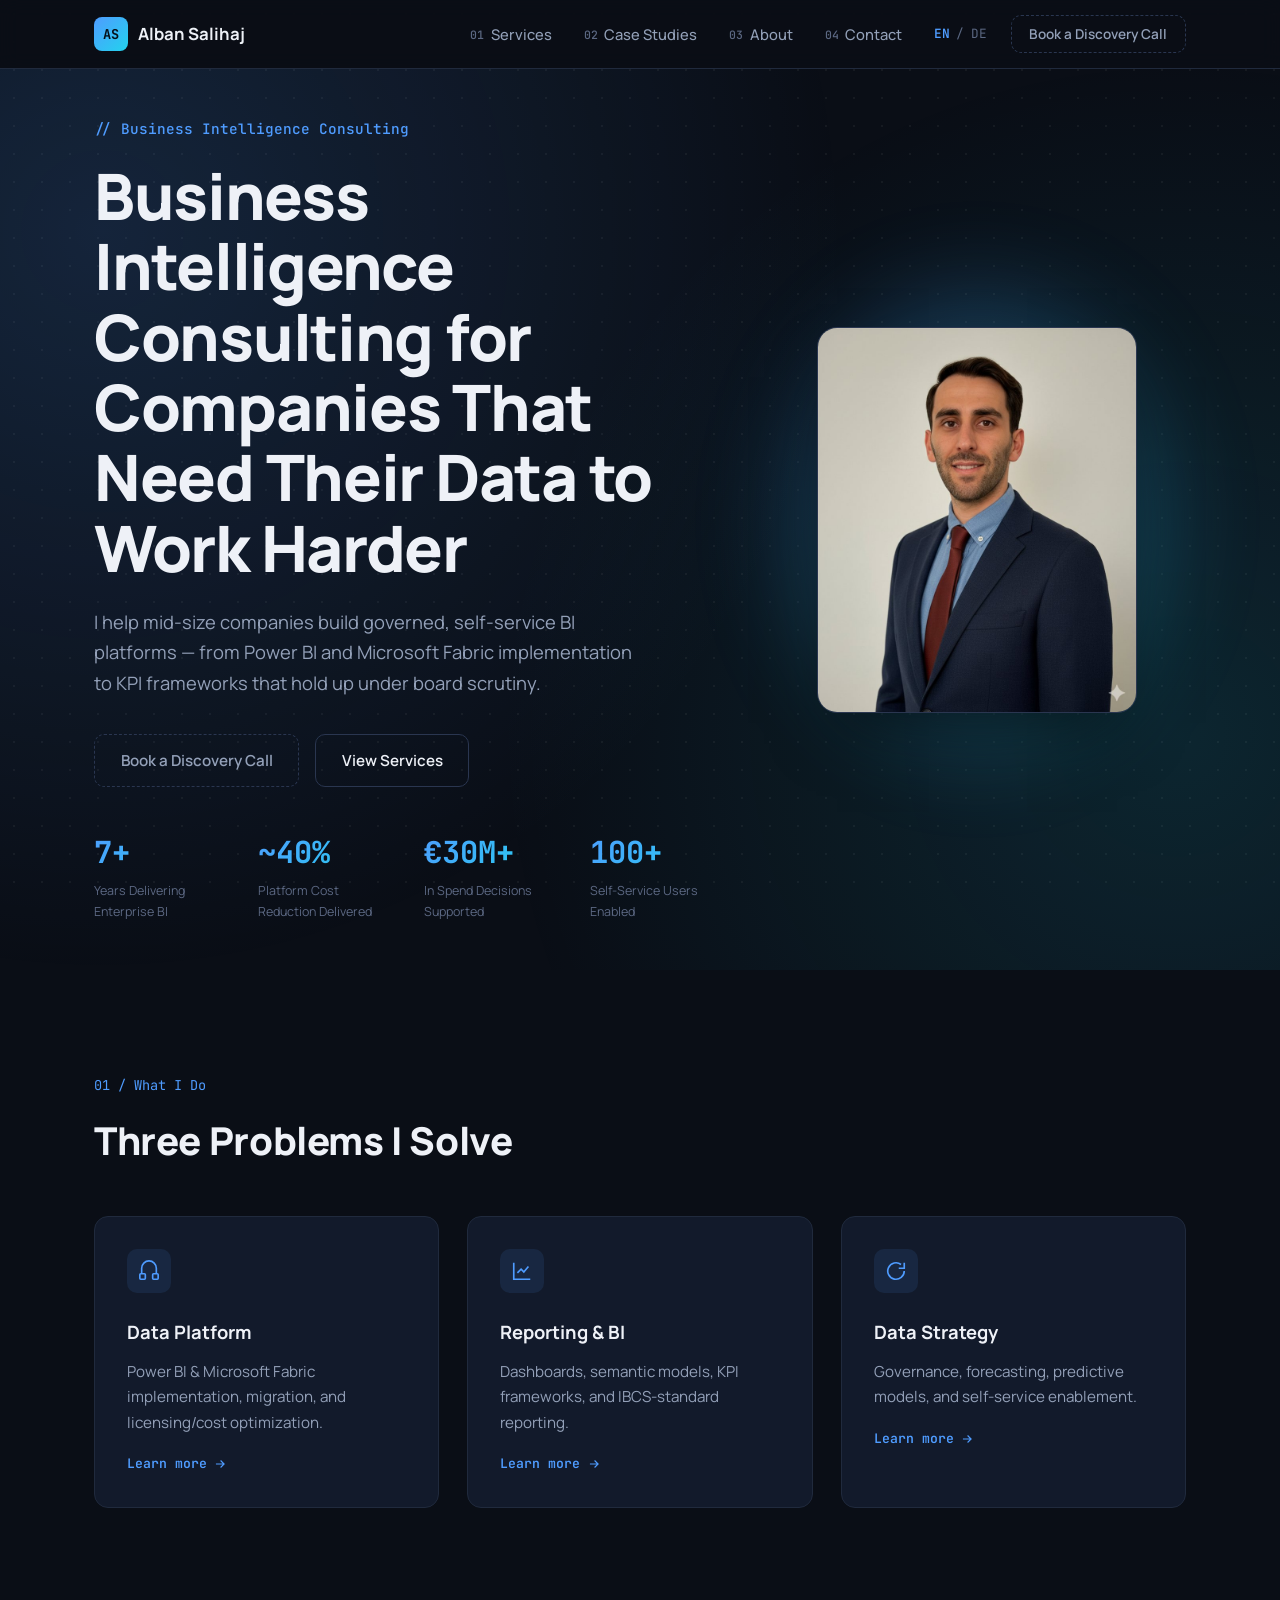
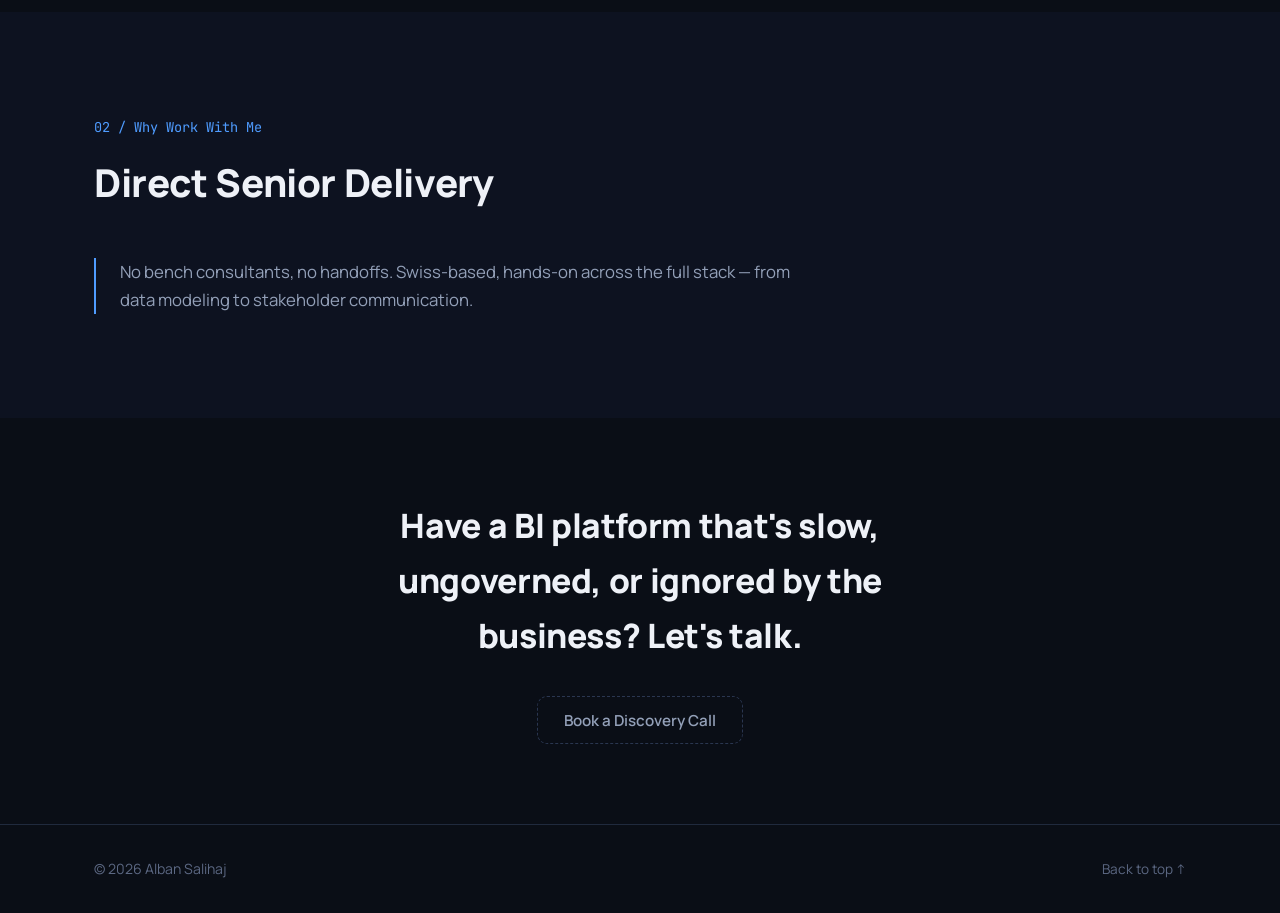
==== commit a37a87ca: "Rewrite site as BI consultancy: Home, Services, Case Studies, About, Contact Repositions from resume" ====
--- a/index.html
+++ b/index.html
@@ -3,12 +3,15 @@
 <head>
 <meta charset="UTF-8">
 <meta name="viewport" content="width=device-width, initial-scale=1.0">
-<title>Alban Salihaj — Business Intelligence & Analytics Lead</title>
-<meta name="description" content="Alban Salihaj — Business Intelligence & Analytics Lead. Enterprise BI platforms, KPI governance, and data-driven decision support.">
+<title>Alban Salihaj — Business Intelligence Consulting</title>
+<meta name="description" content="Business Intelligence consulting for companies that need their data to work harder. Power BI, Microsoft Fabric, KPI governance, and forecasting — delivered by a senior consultant, not a bench.">
 <link rel="preconnect" href="https://fonts.googleapis.com">
 <link rel="preconnect" href="https://fonts.gstatic.com" crossorigin>
 <link href="https://fonts.googleapis.com/css2?family=Manrope:wght@400;500;600;700;800&family=JetBrains+Mono:wght@400;500;600&display=swap" rel="stylesheet">
 <link rel="stylesheet" href="css/style.css">
+<link rel="alternate" hreflang="en" href="https://albansalihaj.ch/">
+<link rel="alternate" hreflang="de" href="https://albansalihaj.ch/de/">
+<link rel="alternate" hreflang="x-default" href="https://albansalihaj.ch/">
 <link rel="icon" href="data:image/svg+xml,%3Csvg xmlns='http://www.w3.org/2000/svg' viewBox='0 0 100 100'%3E%3Crect width='100' height='100' rx='20' fill='%230a0e16'/%3E%3Ctext x='50' y='68' font-size='52' font-family='monospace' font-weight='700' fill='%234f9cff' text-anchor='middle'%3EAS%3C/text%3E%3C/svg%3E">
 </head>
 <body>
@@ -17,55 +20,65 @@
 
 <header class="site-header">
   <nav class="nav container">
-    <a href="#home" class="logo">
+    <a href="index.html" class="logo">
       <span class="logo-mark">AS</span>
       <span class="logo-text">Alban Salihaj</span>
     </a>
-    <button class="nav-toggle" aria-label="Toggle navigation" aria-expanded="false">
-      <span></span><span></span><span></span>
-    </button>
-    <ul class="nav-links">
-      <li><a href="#about"><span class="nav-num">01</span>About</a></li>
-      <li><a href="#projects"><span class="nav-num">02</span>Achievements</a></li>
-      <li><a href="#resume"><span class="nav-num">03</span>Experience</a></li>
-      <li><a href="#contact"><span class="nav-num">04</span>Contact</a></li>
-    </ul>
+    <div class="nav-right">
+      <div class="nav-menu">
+        <ul class="nav-links">
+          <li><a href="services.html"><span class="nav-num">01</span>Services</a></li>
+          <li><a href="case-studies.html"><span class="nav-num">02</span>Case Studies</a></li>
+          <li><a href="about.html"><span class="nav-num">03</span>About</a></li>
+          <li><a href="contact.html"><span class="nav-num">04</span>Contact</a></li>
+        </ul>
+        <div class="lang-switch">
+          <span class="lang-active">EN</span>
+          <span class="lang-sep">/</span>
+          <a href="/de/">DE</a>
+        </div>
+      </div>
+      <button type="button" class="btn btn-pending btn-sm" data-cta="discovery-call-pending" title="Scheduling link coming soon">Book a Discovery Call</button>
+      <button class="nav-toggle" aria-label="Toggle navigation" aria-expanded="false">
+        <span></span><span></span><span></span>
+      </button>
+    </div>
   </nav>
 </header>
 
 <main>
 
-  <section id="home" class="hero">
+  <section class="hero">
     <div class="hero-bg" aria-hidden="true"></div>
     <div class="container hero-grid">
       <div class="hero-content">
-        <p class="eyebrow">// Business Intelligence &amp; Analytics Lead</p>
-        <h1>Alban<br>Salihaj</h1>
+        <p class="eyebrow">// Business Intelligence Consulting</p>
+        <h1>Business Intelligence Consulting for Companies That Need Their Data to Work Harder</h1>
         <p class="tagline">
-          Turning complex data into trusted, decision-grade insights —
-          enterprise BI platforms, KPI governance, and forecasting that moves boards to act.
+          I help mid-size companies build governed, self-service BI platforms — from Power BI and
+          Microsoft Fabric implementation to KPI frameworks that hold up under board scrutiny.
         </p>
         <div class="hero-actions">
-          <a href="#projects" class="btn btn-primary">View My Work</a>
-          <a href="#contact" class="btn btn-secondary">Get In Touch</a>
+          <button type="button" class="btn btn-pending" data-cta="discovery-call-pending" title="Scheduling link coming soon">Book a Discovery Call</button>
+          <a href="services.html" class="btn btn-secondary">View Services</a>
         </div>
 
-        <dl class="stat-row" id="stat-row">
+        <dl class="stat-row">
           <div class="stat">
-            <dt class="stat-number" data-target="7" data-suffix="+">0</dt>
-            <dd class="stat-label">Years Experience</dd>
+            <dt class="stat-number"><span class="stat-count" data-target="7" data-suffix="+">0</span></dt>
+            <dd class="stat-label">Years Delivering Enterprise BI</dd>
           </div>
           <div class="stat">
-            <dt class="stat-number" data-target="40" data-suffix="%">0</dt>
-            <dd class="stat-label">BI Platform Cost Cut</dd>
+            <dt class="stat-number"><span class="stat-prefix">~</span><span class="stat-count" data-target="40" data-suffix="%">0</span></dt>
+            <dd class="stat-label">Platform Cost Reduction Delivered</dd>
           </div>
           <div class="stat">
-            <dt class="stat-number" data-target="100" data-suffix="+">0</dt>
-            <dd class="stat-label">Active Data Citizens</dd>
+            <dt class="stat-number"><span class="stat-prefix">€</span><span class="stat-count" data-target="30" data-suffix="M+">0</span></dt>
+            <dd class="stat-label">In Spend Decisions Supported</dd>
           </div>
           <div class="stat">
-            <dt class="stat-number" data-target="30" data-suffix="M+">0</dt>
-            <dd class="stat-label">Spend Informed</dd>
+            <dt class="stat-number"><span class="stat-count" data-target="100" data-suffix="+">0</span></dt>
+            <dd class="stat-label">Self-Service Users Enabled</dd>
           </div>
         </dl>
       </div>
@@ -75,280 +88,63 @@
         <div class="hero-photo-frame">
           <img src="assets/profile.jpg" alt="Portrait of Alban Salihaj" width="800" height="966">
         </div>
-        <div class="hero-badge">
-          <span class="badge-dot"></span>
-          Available immediately · Bern, CH
-        </div>
-      </div>
-    </div>
-
-    <a href="#about" class="scroll-cue" aria-label="Scroll to About section">
-      <span></span>
-    </a>
-  </section>
-
-  <section id="about" class="section">
-    <div class="container">
-      <p class="section-num">01 / About</p>
-      <h2 class="section-title">Background</h2>
-
-      <div class="about-grid">
-        <div class="about-text">
-          <p>
-            Business Intelligence &amp; Strategic Analytics Lead with 7+ years building enterprise BI platforms,
-            defining KPI and governance frameworks, and partnering with leadership to turn complex data into
-            trusted, decision-grade insights.
-          </p>
-          <p>
-            As Team Lead BI at METRO Markets, I owned the migration of the central BI platform to Microsoft
-            Fabric F64 (~40% cost reduction, 40–50% refresh-performance gain) and the underlying governance
-            layer — validation, lineage, access controls, and standardised datasets. I grew a self-service data
-            citizen community from around 50 to 100+ active users in a year through training and best-practice
-            forums, and built scenario-based forecasting and predictive models that informed weekly Commercial
-            Board decisions and 30M+ in marketing-spend allocation.
-          </p>
-          <p class="location-line">
-            <svg viewBox="0 0 24 24" width="16" height="16" fill="none" stroke="currentColor" stroke-width="2"><path d="M12 22s7-7.58 7-13A7 7 0 0 0 5 9c0 5.42 7 13 7 13z"/><circle cx="12" cy="9" r="2.5"/></svg>
-            Bern, Switzerland — Swiss B permit, German citizenship — available immediately
-          </p>
-        </div>
-
-        <div class="about-skills">
-          <h3>Key Capabilities</h3>
-
-          <div class="skill-group">
-            <p class="skill-group-title">Analytics Leadership</p>
-            <div class="pill-row">
-              <span class="pill">BI Strategy &amp; Roadmap</span>
-              <span class="pill">Stakeholder Alignment</span>
-              <span class="pill">Capability Development</span>
-            </div>
-          </div>
-
-          <div class="skill-group">
-            <p class="skill-group-title">BI Platform &amp; Enablement</p>
-            <div class="pill-row">
-              <span class="pill">Power BI</span>
-              <span class="pill">Microsoft Fabric</span>
-              <span class="pill">DAX / Power Query</span>
-              <span class="pill">Tabular Editor</span>
-            </div>
-          </div>
-
-          <div class="skill-group">
-            <p class="skill-group-title">Governance &amp; Quality</p>
-            <div class="pill-row">
-              <span class="pill">KPI Frameworks</span>
-              <span class="pill">Validation &amp; Lineage</span>
-              <span class="pill">Access Controls</span>
-            </div>
-          </div>
-
-          <div class="skill-group">
-            <p class="skill-group-title">Strategic Analytics</p>
-            <div class="pill-row">
-              <span class="pill">SQL / Python</span>
-              <span class="pill">Forecasting</span>
-              <span class="pill">Predictive Modeling</span>
-            </div>
-          </div>
-        </div>
       </div>
     </div>
   </section>
 
-  <section id="projects" class="section section-alt">
+  <section class="section">
     <div class="container">
-      <p class="section-num">02 / Key Achievements</p>
-      <h2 class="section-title">Impact That Compounds</h2>
+      <p class="section-num">01 / What I Do</p>
+      <h2 class="section-title">Three Problems I Solve</h2>
 
       <div class="projects-grid">
 
-        <article class="card">
+        <a class="card" href="services.html#data-platform">
           <div class="card-icon">
             <svg viewBox="0 0 24 24" width="22" height="22" fill="none" stroke="currentColor" stroke-width="1.8"><path d="M4 15V9a8 8 0 0 1 16 0v6"/><rect x="2" y="15" width="6" height="6" rx="1"/><rect x="16" y="15" width="6" height="6" rx="1"/></svg>
           </div>
-          <p class="card-metric">~40%</p>
-          <h3>Microsoft Fabric Migration</h3>
-          <p>Led the migration of METRO Markets' central BI platform from Power BI PPU to a centralised Microsoft Fabric F64 capacity — cutting platform cost ~40% and improving refresh performance 40–50% for large datasets.</p>
-          <p class="card-tags">Power BI · Microsoft Fabric · Data Governance</p>
-        </article>
+          <h3>Data Platform</h3>
+          <p>Power BI &amp; Microsoft Fabric implementation, migration, and licensing/cost optimization.</p>
+          <span class="card-cta">Learn more <svg viewBox="0 0 24 24" width="14" height="14" fill="none" stroke="currentColor" stroke-width="2"><path d="M5 12h14M13 6l6 6-6 6"/></svg></span>
+        </a>
 
-        <article class="card">
+        <a class="card" href="services.html#reporting-bi">
           <div class="card-icon">
             <svg viewBox="0 0 24 24" width="22" height="22" fill="none" stroke="currentColor" stroke-width="1.8"><path d="M3 3v18h18"/><path d="M7 14l4-4 3 3 5-6"/></svg>
           </div>
-          <p class="card-metric">30M+</p>
-          <h3>Forecasting &amp; Predictive Models</h3>
-          <p>Built scenario-based forecasting and predictive models covering demand, seasonality, pricing, and customer profitability — informing weekly Commercial Board decisions and 30M+ in marketing-spend allocation.</p>
-          <p class="card-tags">SQL · Python · Predictive Modeling</p>
-        </article>
+          <h3>Reporting &amp; BI</h3>
+          <p>Dashboards, semantic models, KPI frameworks, and IBCS-standard reporting.</p>
+          <span class="card-cta">Learn more <svg viewBox="0 0 24 24" width="14" height="14" fill="none" stroke="currentColor" stroke-width="2"><path d="M5 12h14M13 6l6 6-6 6"/></svg></span>
+        </a>
 
-        <article class="card">
+        <a class="card" href="services.html#data-strategy">
           <div class="card-icon">
             <svg viewBox="0 0 24 24" width="22" height="22" fill="none" stroke="currentColor" stroke-width="1.8"><path d="M21 12a9 9 0 1 1-3.5-7.1"/><path d="M21 3v6h-6"/></svg>
           </div>
-          <p class="card-metric">-1pt</p>
-          <h3>Reverse Logistics Reporting Suite</h3>
-          <p>Built a Power BI semantic model and reporting suite for the Reverse Logistics team to track returns and root causes, helping drive a 1 percentage point reduction in return rate within 3 months.</p>
-          <p class="card-tags">Power BI · Semantic Modeling · DAX</p>
-        </article>
+          <h3>Data Strategy</h3>
+          <p>Governance, forecasting, predictive models, and self-service enablement.</p>
+          <span class="card-cta">Learn more <svg viewBox="0 0 24 24" width="14" height="14" fill="none" stroke="currentColor" stroke-width="2"><path d="M5 12h14M13 6l6 6-6 6"/></svg></span>
+        </a>
 
       </div>
     </div>
   </section>
 
-  <section id="resume" class="section">
+  <section class="section section-alt">
     <div class="container">
-      <p class="section-num">03 / Experience</p>
-      <div class="resume-head">
-        <h2 class="section-title">Career Path</h2>
-        <a class="btn btn-primary" href="assets/resume.pdf" download>Download Resume (PDF)</a>
-      </div>
-
-      <div class="timeline">
-        <div class="timeline-item">
-          <span class="timeline-dot"></span>
-          <span class="timeline-date">11/2025 — 02/2026</span>
-          <h3>Team Lead Business Intelligence, METRO Markets</h3>
-          <p>Led a team of 5 BI analysts, owning the central Power BI / Fabric platform and governance for Finance, Commercial, Product, and Executive teams. Migrated the platform to Microsoft Fabric F64 and defined company-wide KPI and governance standards.</p>
-        </div>
-        <div class="timeline-item">
-          <span class="timeline-dot"></span>
-          <span class="timeline-date">11/2023 — 10/2025</span>
-          <h3>Senior BI &amp; Data Analyst, METRO Markets</h3>
-          <p>Owned the top 5 most-used company-wide datasets and dashboards (100+ daily active users). Built forecasting and predictive models informing weekly Commercial Board decisions and 30M+ marketing-spend allocation.</p>
-        </div>
-        <div class="timeline-item">
-          <span class="timeline-dot"></span>
-          <span class="timeline-date">11/2021 — 10/2023</span>
-          <h3>Data Analyst / Project Controller, METRO Markets</h3>
-          <p>Automated recurring financial and sales reports, saving 25 hours monthly and shortening month-end closing by 0.5 days. Delivered ad-hoc analysis on AOV and customer segmentation.</p>
-        </div>
-        <div class="timeline-item">
-          <span class="timeline-dot"></span>
-          <span class="timeline-date">01/2020 — 10/2021</span>
-          <h3>Junior Data Analyst, TELUS International (Lionbridge)</h3>
-          <p>Cleaned and aggregated 100K+ rows of data daily using Power Query and Power Pivot, reducing dataset error rates by 15–20% through validation checks.</p>
-        </div>
-        <div class="timeline-item">
-          <span class="timeline-dot"></span>
-          <span class="timeline-date">11/2016 — 04/2020</span>
-          <h3>M.Sc. Economics, Ruhr University of Bochum</h3>
-          <p>Germany</p>
-        </div>
-        <div class="timeline-item">
-          <span class="timeline-dot"></span>
-          <span class="timeline-date">10/2012 — 10/2015</span>
-          <h3>B.A. Banking, Finance and Accounting, University of Prishtina</h3>
-          <p>Kosovo</p>
-        </div>
-      </div>
-
-      <div class="expertise-block">
-        <h3>Technical Expertise</h3>
-        <div class="expertise-grid">
-          <div class="expertise-col">
-            <p class="expertise-title">Microsoft BI Stack</p>
-            <div class="pill-row">
-              <span class="pill">Power BI</span>
-              <span class="pill">Microsoft Fabric (F64)</span>
-              <span class="pill">Tabular Editor</span>
-              <span class="pill">DAX / Power Query</span>
-              <span class="pill">Looker Studio</span>
-            </div>
-          </div>
-          <div class="expertise-col">
-            <p class="expertise-title">Data &amp; Engineering</p>
-            <div class="pill-row">
-              <span class="pill">SQL</span>
-              <span class="pill">Python</span>
-              <span class="pill">dbt / Dagster</span>
-              <span class="pill">BigQuery / ClickHouse</span>
-              <span class="pill">Databricks</span>
-            </div>
-          </div>
-          <div class="expertise-col">
-            <p class="expertise-title">Standards &amp; Methods</p>
-            <div class="pill-row">
-              <span class="pill">IBCS Reporting</span>
-              <span class="pill">Semantic Modeling</span>
-              <span class="pill">Data Modeling</span>
-              <span class="pill">Agile / Scrum</span>
-            </div>
-          </div>
-          <div class="expertise-col">
-            <p class="expertise-title">Collaboration</p>
-            <div class="pill-row">
-              <span class="pill">Jira / Confluence</span>
-              <span class="pill">Git / GitLab</span>
-              <span class="pill">MS Office Suite</span>
-            </div>
-          </div>
-        </div>
-      </div>
-
-      <div class="lang-lead-grid">
-        <div class="lang-block">
-          <h3>Languages</h3>
-          <div class="lang-list">
-            <div class="lang-item"><span>Albanian</span><span class="lang-level">Native (C2)</span></div>
-            <div class="lang-item"><span>English</span><span class="lang-level">Full Professional (C1)</span></div>
-            <div class="lang-item"><span>German</span><span class="lang-level">Working (B1 → B2)</span></div>
-          </div>
-        </div>
-        <div class="lead-block">
-          <h3>Leadership Development</h3>
-          <p class="lead-item-title">My (R)evolution Talent Program — Metro AG Campus Learning</p>
-          <p class="lead-item-date">04/2024 — 04/2025</p>
-          <p>Selected for an exclusive Metro AG leadership program covering executive presence, stakeholder management, C-suite communication, and value-driven problem-solving.</p>
-        </div>
-      </div>
+      <p class="section-num">02 / Why Work With Me</p>
+      <h2 class="section-title">Direct Senior Delivery</h2>
+      <p class="trust-note">
+        No bench consultants, no handoffs. Swiss-based, hands-on across the full stack —
+        from data modeling to stakeholder communication.
+      </p>
     </div>
   </section>
 
-  <section id="contact" class="section section-alt">
-    <div class="container contact-grid">
-      <div class="contact-intro-col">
-        <p class="section-num">04 / Contact</p>
-        <h2 class="section-title">Let's Talk</h2>
-        <p class="contact-intro">Based in Bern, Switzerland — available immediately. Reach out directly or send a message.</p>
-
-        <div class="contact-list">
-          <a class="contact-item" href="mailto:salihajalban@gmail.com">
-            <svg viewBox="0 0 24 24" width="18" height="18" fill="none" stroke="currentColor" stroke-width="2"><path d="M4 4h16v16H4z"/><path d="m4 6 8 7 8-7"/></svg>
-            salihajalban@gmail.com
-          </a>
-          <a class="contact-item" href="tel:+41772935937">
-            <svg viewBox="0 0 24 24" width="18" height="18" fill="none" stroke="currentColor" stroke-width="2"><path d="M22 16.92v3a2 2 0 0 1-2.18 2 19.79 19.79 0 0 1-8.63-3.07 19.5 19.5 0 0 1-6-6 19.79 19.79 0 0 1-3.07-8.67A2 2 0 0 1 4.11 2h3a2 2 0 0 1 2 1.72c.127.96.361 1.903.7 2.81a2 2 0 0 1-.45 2.11L8.09 9.91a16 16 0 0 0 6 6l1.27-1.27a2 2 0 0 1 2.11-.45c.907.339 1.85.573 2.81.7A2 2 0 0 1 22 16.92z"/></svg>
-            +41 77 293 59 37
-          </a>
-          <a class="contact-item" href="https://linkedin.com/in/salihajalban" target="_blank" rel="noopener">
-            <svg viewBox="0 0 24 24" width="18" height="18" fill="none" stroke="currentColor" stroke-width="2"><path d="M16 8a6 6 0 0 1 6 6v7h-4v-7a2 2 0 0 0-2-2 2 2 0 0 0-2 2v7h-4V8h4v1.5A5 5 0 0 1 16 8z"/><rect x="2" y="9" width="4" height="12"/><circle cx="4" cy="4" r="2"/></svg>
-            linkedin.com/in/salihajalban
-          </a>
-          <div class="contact-item contact-static">
-            <svg viewBox="0 0 24 24" width="18" height="18" fill="none" stroke="currentColor" stroke-width="2"><path d="M12 22s7-7.58 7-13A7 7 0 0 0 5 9c0 5.42 7 13 7 13z"/><circle cx="12" cy="9" r="2.5"/></svg>
-            Bern, Switzerland
-          </div>
-        </div>
-      </div>
-
-      <form class="contact-form" action="https://formspree.io/f/your-form-id" method="POST">
-        <div class="form-row">
-          <label for="name">Name</label>
-          <input type="text" id="name" name="name" required>
-        </div>
-        <div class="form-row">
-          <label for="email">Email</label>
-          <input type="email" id="email" name="email" required>
-        </div>
-        <div class="form-row">
-          <label for="message">Message</label>
-          <textarea id="message" name="message" rows="5" required></textarea>
-        </div>
-        <button type="submit" class="btn btn-primary">Send Message</button>
-      </form>
+  <section class="cta-band">
+    <div class="container">
+      <h2>Have a BI platform that's slow, ungoverned, or ignored by the business? Let's talk.</h2>
+      <button type="button" class="btn btn-pending" data-cta="discovery-call-pending" title="Scheduling link coming soon">Book a Discovery Call</button>
     </div>
   </section>
 
@@ -357,7 +153,7 @@
 <footer class="site-footer">
   <div class="container footer-inner">
     <p>&copy; <span id="year"></span> Alban Salihaj</p>
-    <a href="#home" class="back-to-top">Back to top ↑</a>
+    <a href="#" class="back-to-top">Back to top ↑</a>
   </div>
 </footer>
 
--- a/css/style.css
+++ b/css/style.css
@@ -65,6 +65,22 @@
   display: block;
 }
 
+ul {
+  list-style: none;
+}
+
+/* Respect reduced-motion preference for every animation/transition on the site */
+@media (prefers-reduced-motion: reduce) {
+  html {
+    scroll-behavior: auto;
+  }
+  *, *::before, *::after {
+    animation-duration: 0.001ms !important;
+    animation-iteration-count: 1 !important;
+    transition-duration: 0.001ms !important;
+  }
+}
+
 /* Scroll progress bar */
 .scroll-progress {
   position: fixed;
@@ -92,6 +108,7 @@
   align-items: center;
   justify-content: space-between;
   height: 68px;
+  gap: 1.5rem;
 }
 
 .logo {
@@ -99,6 +116,7 @@
   align-items: center;
   gap: 0.65rem;
   color: var(--text);
+  flex-shrink: 0;
 }
 
 .logo-mark {
@@ -122,8 +140,7 @@
 
 .nav-links {
   display: flex;
-  gap: 2.25rem;
-  list-style: none;
+  gap: 2rem;
 }
 
 .nav-links a {
@@ -148,6 +165,44 @@
 
 .nav-links a.active .nav-num {
   color: var(--primary);
+}
+
+.nav-right {
+  display: flex;
+  align-items: center;
+  gap: 1.5rem;
+  margin-left: auto;
+}
+
+.nav-menu {
+  display: flex;
+  align-items: center;
+  gap: 2rem;
+}
+
+.lang-switch {
+  display: flex;
+  align-items: center;
+  gap: 0.4rem;
+  font-family: var(--font-mono);
+  font-size: 0.8rem;
+}
+
+.lang-switch a {
+  color: var(--text-dim);
+}
+
+.lang-switch a:hover {
+  color: var(--primary);
+}
+
+.lang-active {
+  color: var(--primary);
+  font-weight: 600;
+}
+
+.lang-sep {
+  color: var(--text-dim);
 }
 
 .nav-toggle {
@@ -170,7 +225,68 @@
   border-radius: 2px;
 }
 
-/* Hero */
+/* Buttons */
+.btn {
+  display: inline-flex;
+  align-items: center;
+  gap: 0.5rem;
+  padding: 0.8rem 1.6rem;
+  border-radius: 10px;
+  font-weight: 600;
+  font-size: 0.95rem;
+  border: 1px solid transparent;
+  cursor: pointer;
+  white-space: nowrap;
+  font-family: inherit;
+}
+
+.btn-primary {
+  background: linear-gradient(135deg, var(--primary), var(--primary-2));
+  color: #061019;
+}
+
+.btn-primary:hover {
+  filter: brightness(1.08);
+  color: #061019;
+}
+
+.btn-secondary {
+  background: transparent;
+  border-color: var(--border-light);
+  color: var(--text);
+}
+
+.btn-secondary:hover {
+  border-color: var(--primary);
+  color: var(--primary);
+}
+
+.btn-sm {
+  padding: 0.55rem 1.1rem;
+  font-size: 0.85rem;
+}
+
+/* Pending CTA (no scheduling link yet) */
+.btn-pending {
+  background: transparent;
+  border: 1px dashed var(--border-light);
+  color: var(--text-muted);
+  cursor: not-allowed;
+}
+
+.btn-pending:hover {
+  border-color: var(--primary);
+  color: var(--text);
+}
+
+.cta-note {
+  font-family: var(--font-mono);
+  font-size: 0.78rem;
+  color: var(--text-dim);
+  margin-top: 0.75rem;
+}
+
+/* Hero (Home) */
 .hero {
   position: relative;
   min-height: 92vh;
@@ -212,9 +328,9 @@
 }
 
 .hero h1 {
-  font-size: clamp(2.75rem, 6vw, 4.5rem);
+  font-size: clamp(2.5rem, 5.5vw, 4rem);
   font-weight: 800;
-  line-height: 1.05;
+  line-height: 1.1;
   letter-spacing: -0.02em;
   margin-bottom: 1.5rem;
 }
@@ -230,47 +346,36 @@
   display: flex;
   gap: 1rem;
   flex-wrap: wrap;
-  margin-bottom: 3rem;
-}
-
-/* Buttons */
-.btn {
-  display: inline-block;
-  padding: 0.8rem 1.6rem;
-  border-radius: 10px;
-  font-weight: 600;
-  font-size: 0.95rem;
-  border: 1px solid transparent;
-  cursor: pointer;
-  white-space: nowrap;
-}
-
-.btn-primary {
-  background: linear-gradient(135deg, var(--primary), var(--primary-2));
-  color: #061019;
-}
-
-.btn-primary:hover {
-  filter: brightness(1.08);
-  color: #061019;
-}
-
-.btn-secondary {
-  background: transparent;
-  border-color: var(--border-light);
-  color: var(--text);
-}
-
-.btn-secondary:hover {
-  border-color: var(--primary);
-  color: var(--primary);
-}
-
-/* Hero stats */
+  margin-bottom: 1rem;
+}
+
+@keyframes fadeInUp {
+  from { opacity: 0; transform: translateY(16px); }
+  to { opacity: 1; transform: translateY(0); }
+}
+
+.hero-content > *,
+.hero-photo-wrap,
+.page-hero .eyebrow,
+.page-hero h1,
+.page-hero .tagline {
+  animation: fadeInUp 0.7s ease both;
+}
+
+.hero-content > *:nth-child(2) { animation-delay: 0.06s; }
+.hero-content > *:nth-child(3) { animation-delay: 0.12s; }
+.hero-content > *:nth-child(4) { animation-delay: 0.18s; }
+.hero-content > *:nth-child(5) { animation-delay: 0.24s; }
+.hero-photo-wrap { animation-delay: 0.15s; }
+.page-hero h1 { animation-delay: 0.06s; }
+.page-hero .tagline { animation-delay: 0.12s; }
+
+/* Hero stats (trust strip) */
 .stat-row {
   display: grid;
   grid-template-columns: repeat(4, auto);
   gap: 2.25rem;
+  margin-top: 2.5rem;
 }
 
 .stat-number {
@@ -287,7 +392,7 @@
   font-size: 0.78rem;
   color: var(--text-dim);
   margin-top: 0.25rem;
-  max-width: 110px;
+  max-width: 130px;
 }
 
 /* Hero photo */
@@ -307,7 +412,7 @@
 }
 
 .hero-photo-frame {
-  width: min(340px, 70vw);
+  width: min(320px, 70vw);
   border-radius: 20px;
   overflow: hidden;
   border: 1px solid var(--border-light);
@@ -318,33 +423,6 @@
   width: 100%;
   height: auto;
   display: block;
-}
-
-.hero-badge {
-  position: absolute;
-  bottom: -18px;
-  left: 50%;
-  transform: translateX(-50%);
-  display: flex;
-  align-items: center;
-  gap: 0.5rem;
-  background: var(--surface);
-  border: 1px solid var(--border-light);
-  padding: 0.6rem 1.1rem;
-  border-radius: 999px;
-  font-size: 0.78rem;
-  font-family: var(--font-mono);
-  color: var(--text-muted);
-  white-space: nowrap;
-  box-shadow: 0 10px 30px -10px rgba(0, 0, 0, 0.5);
-}
-
-.badge-dot {
-  width: 8px;
-  height: 8px;
-  border-radius: 50%;
-  background: #4ade80;
-  box-shadow: 0 0 0 3px rgba(74, 222, 128, 0.2);
 }
 
 .scroll-cue {
@@ -375,9 +453,38 @@
   100% { opacity: 0; top: 18px; }
 }
 
+/* Page hero (interior pages) */
+.page-hero {
+  position: relative;
+  padding: 6.5rem 0 4rem;
+  overflow: hidden;
+}
+
+.page-hero .hero-bg {
+  animation-duration: 24s;
+}
+
+.page-hero .eyebrow {
+  margin-bottom: 1rem;
+}
+
+.page-hero h1 {
+  font-size: clamp(2.25rem, 4.5vw, 3.25rem);
+  font-weight: 800;
+  letter-spacing: -0.02em;
+  line-height: 1.12;
+  margin-bottom: 1.25rem;
+  max-width: 780px;
+}
+
+.page-hero .tagline {
+  max-width: 640px;
+  margin-bottom: 0;
+}
+
 /* Sections */
 .section {
-  padding: 7rem 0;
+  padding: 6.5rem 0;
 }
 
 .section-alt {
@@ -398,6 +505,12 @@
   margin-bottom: 2.75rem;
 }
 
+.section-intro {
+  color: var(--text-muted);
+  max-width: 640px;
+  margin: -1.75rem 0 3rem;
+}
+
 /* About */
 .about-grid {
   display: grid;
@@ -424,23 +537,20 @@
   color: var(--primary);
 }
 
-.about-skills h3,
-.expertise-block h3,
-.lang-block h3,
-.lead-block h3 {
+.about-skills h3 {
   font-size: 1.1rem;
   margin-bottom: 1.5rem;
 }
 
 .skill-group {
-  margin-bottom: 1.5rem;
+  margin-bottom: 1.75rem;
 }
 
 .skill-group-title {
   font-family: var(--font-mono);
   font-size: 0.78rem;
   color: var(--text-dim);
-  margin-bottom: 0.6rem;
+  margin-bottom: 0.75rem;
   text-transform: uppercase;
   letter-spacing: 0.03em;
 }
@@ -460,10 +570,32 @@
   color: var(--text-muted);
 }
 
-/* Projects / Achievements */
+.lang-list {
+  display: flex;
+  flex-direction: column;
+  gap: 0.75rem;
+}
+
+.lang-item {
+  display: flex;
+  justify-content: space-between;
+  padding: 0.75rem 1rem;
+  background: var(--surface);
+  border: 1px solid var(--border);
+  border-radius: 8px;
+  font-size: 0.9rem;
+}
+
+.lang-level {
+  color: var(--text-dim);
+  font-family: var(--font-mono);
+  font-size: 0.78rem;
+}
+
+/* Cards (achievements preview, engagement models) */
 .projects-grid {
   display: grid;
-  grid-template-columns: repeat(auto-fit, minmax(300px, 1fr));
+  grid-template-columns: repeat(auto-fit, minmax(280px, 1fr));
   gap: 1.75rem;
 }
 
@@ -476,6 +608,11 @@
   position: relative;
 }
 
+a.card {
+  display: block;
+  color: inherit;
+}
+
 .card:hover {
   transform: translateY(-6px);
   border-color: var(--primary);
@@ -519,128 +656,178 @@
   color: var(--text-dim);
 }
 
-/* Resume */
-.resume-head {
-  display: flex;
-  align-items: center;
-  justify-content: space-between;
-  flex-wrap: wrap;
+.card-cta {
+  display: inline-flex;
+  align-items: center;
+  gap: 0.4rem;
+  font-family: var(--font-mono);
+  font-size: 0.82rem;
+  color: var(--primary);
+  font-weight: 600;
+}
+
+.card:hover .card-cta {
+  color: var(--primary-2);
+}
+
+.card-cta svg {
+  transition: transform 0.2s ease;
+}
+
+.card:hover .card-cta svg {
+  transform: translateX(3px);
+}
+
+/* Why-us trust section */
+.trust-note {
+  max-width: 720px;
+  color: var(--text-muted);
+  font-size: 1.05rem;
+  border-left: 2px solid var(--primary);
+  padding-left: 1.5rem;
+}
+
+/* Closing CTA band */
+.cta-band {
+  text-align: center;
+  padding: 5rem 0;
+}
+
+.cta-band h2 {
+  font-size: clamp(1.6rem, 3vw, 2.1rem);
+  font-weight: 800;
+  max-width: 620px;
+  margin: 0 auto 2rem;
+  letter-spacing: -0.01em;
+}
+
+/* Pillars (Services) */
+.pillar {
+  padding: 5rem 0;
+}
+
+.pillar-head {
+  display: flex;
   gap: 1.5rem;
-  margin-bottom: 0;
-}
-
-.resume-head .section-title {
-  margin-bottom: 0;
-}
-
-.timeline {
-  margin-top: 3.5rem;
-  border-left: 2px solid var(--border);
-  padding-left: 2.25rem;
+  align-items: flex-start;
+  margin-bottom: 2.75rem;
+}
+
+.pillar-icon {
+  flex-shrink: 0;
+  display: flex;
+  align-items: center;
+  justify-content: center;
+  width: 54px;
+  height: 54px;
+  border-radius: 12px;
+  background: rgba(79, 156, 255, 0.1);
+  color: var(--primary);
+}
+
+.pillar-audience {
+  color: var(--text-muted);
+  max-width: 620px;
+  margin-top: 0.75rem;
+}
+
+.pillar-body {
+  display: grid;
+  grid-template-columns: 1.4fr 1fr;
+  gap: 3rem;
+}
+
+.pillar-list li {
+  position: relative;
+  padding-left: 1.5rem;
+  color: var(--text-muted);
+  margin-bottom: 0.85rem;
+}
+
+.pillar-list li::before {
+  content: "→";
+  position: absolute;
+  left: 0;
+  color: var(--primary);
+  font-family: var(--font-mono);
+}
+
+.pillar-outcome {
+  background: var(--surface);
+  border: 1px solid var(--border);
+  border-left: 2px solid var(--primary);
+  border-radius: 10px;
+  padding: 1.5rem;
+  align-self: start;
+}
+
+.pillar-outcome p {
+  color: var(--text-muted);
+  font-size: 0.95rem;
+}
+
+/* Engagement models */
+.engagement-block {
+  margin-top: 2rem;
+}
+
+/* Case studies */
+.case-study-list {
   display: flex;
   flex-direction: column;
-  gap: 2.25rem;
-  position: relative;
-}
-
-.timeline-item {
-  position: relative;
-}
-
-.timeline-dot {
-  position: absolute;
-  left: -2.55rem;
-  top: 0.4rem;
-  width: 10px;
-  height: 10px;
-  border-radius: 50%;
-  background: var(--bg);
-  border: 2px solid var(--primary);
-}
-
-.timeline-item h3 {
-  margin: 0.35rem 0 0.5rem;
-  font-size: 1.05rem;
-}
-
-.timeline-item p {
-  color: var(--text-muted);
-  font-size: 0.95rem;
-}
-
-.timeline-date {
-  color: var(--primary);
-  font-family: var(--font-mono);
-  font-size: 0.8rem;
-  font-weight: 600;
-}
-
-/* Technical expertise */
-.expertise-block {
-  margin-top: 5rem;
-}
-
-.expertise-grid {
+  gap: 1.75rem;
+}
+
+.case-study {
+  background: var(--surface);
+  border: 1px solid var(--border);
+  border-radius: var(--radius);
+  padding: 2.25rem;
+  transition: border-color 0.25s ease, box-shadow 0.25s ease;
+}
+
+.case-study:hover {
+  border-color: var(--primary);
+  box-shadow: 0 20px 40px -20px rgba(79, 156, 255, 0.2);
+}
+
+.case-study h3 {
+  font-size: 1.3rem;
+  margin: 0.4rem 0 1.5rem;
+}
+
+.case-meta {
   display: grid;
-  grid-template-columns: repeat(auto-fit, minmax(220px, 1fr));
-  gap: 2rem;
-}
-
-.expertise-title {
-  font-family: var(--font-mono);
-  font-size: 0.78rem;
-  color: var(--text-dim);
-  margin-bottom: 0.75rem;
+  grid-template-columns: repeat(3, 1fr);
+  gap: 1.75rem;
+  margin-bottom: 1.5rem;
+}
+
+.case-label {
+  display: block;
+  font-family: var(--font-mono);
+  font-size: 0.75rem;
+  color: var(--text-dim);
   text-transform: uppercase;
   letter-spacing: 0.03em;
-}
-
-/* Languages + Leadership */
-.lang-lead-grid {
-  margin-top: 5rem;
-  display: grid;
-  grid-template-columns: 1fr 1.4fr;
-  gap: 3rem;
-}
-
-.lang-list {
-  display: flex;
-  flex-direction: column;
-  gap: 0.75rem;
-}
-
-.lang-item {
-  display: flex;
-  justify-content: space-between;
-  padding: 0.75rem 1rem;
-  background: var(--surface);
-  border: 1px solid var(--border);
-  border-radius: 8px;
-  font-size: 0.9rem;
-}
-
-.lang-level {
-  color: var(--text-dim);
-  font-family: var(--font-mono);
-  font-size: 0.78rem;
-}
-
-.lead-block p {
+  margin-bottom: 0.5rem;
+}
+
+.case-meta p {
   color: var(--text-muted);
   font-size: 0.92rem;
 }
 
-.lead-item-title {
-  font-weight: 600;
-  color: var(--text) !important;
-  margin-bottom: 0.3rem;
-}
-
-.lead-item-date {
-  font-family: var(--font-mono);
-  color: var(--primary) !important;
-  font-size: 0.78rem !important;
-  margin-bottom: 0.75rem;
+.case-result {
+  border-top: 1px solid var(--border);
+  padding-top: 1.25rem;
+  color: var(--text);
+  font-size: 0.98rem;
+}
+
+.case-result strong {
+  color: var(--accent-warm);
+  font-family: var(--font-mono);
 }
 
 /* Contact */
@@ -687,6 +874,10 @@
 
 .contact-static {
   cursor: default;
+}
+
+.contact-cta-block {
+  margin-bottom: 2.5rem;
 }
 
 .contact-form {
@@ -785,9 +976,21 @@
   }
 
   .about-grid,
-  .contact-grid,
-  .lang-lead-grid {
+  .contact-grid {
     grid-template-columns: 1fr;
+  }
+
+  .pillar-head {
+    flex-direction: column;
+  }
+
+  .pillar-body {
+    grid-template-columns: 1fr;
+  }
+
+  .case-meta {
+    grid-template-columns: 1fr;
+    gap: 1.25rem;
   }
 }
 
@@ -796,7 +999,7 @@
     display: flex;
   }
 
-  .nav-links {
+  .nav-menu {
     position: absolute;
     top: 68px;
     left: 0;
@@ -804,21 +1007,22 @@
     background: var(--bg);
     border-bottom: 1px solid var(--border);
     flex-direction: column;
+    align-items: flex-start;
     padding: 1.5rem;
     gap: 1.25rem;
     display: none;
   }
 
-  .nav-links.open {
+  .nav-menu.open {
     display: flex;
+  }
+
+  .nav-links {
+    flex-direction: column;
+    gap: 1.1rem;
   }
 
   .stat-row {
     grid-template-columns: repeat(2, auto);
   }
-
-  .resume-head {
-    flex-direction: column;
-    align-items: flex-start;
-  }
-}
+}
